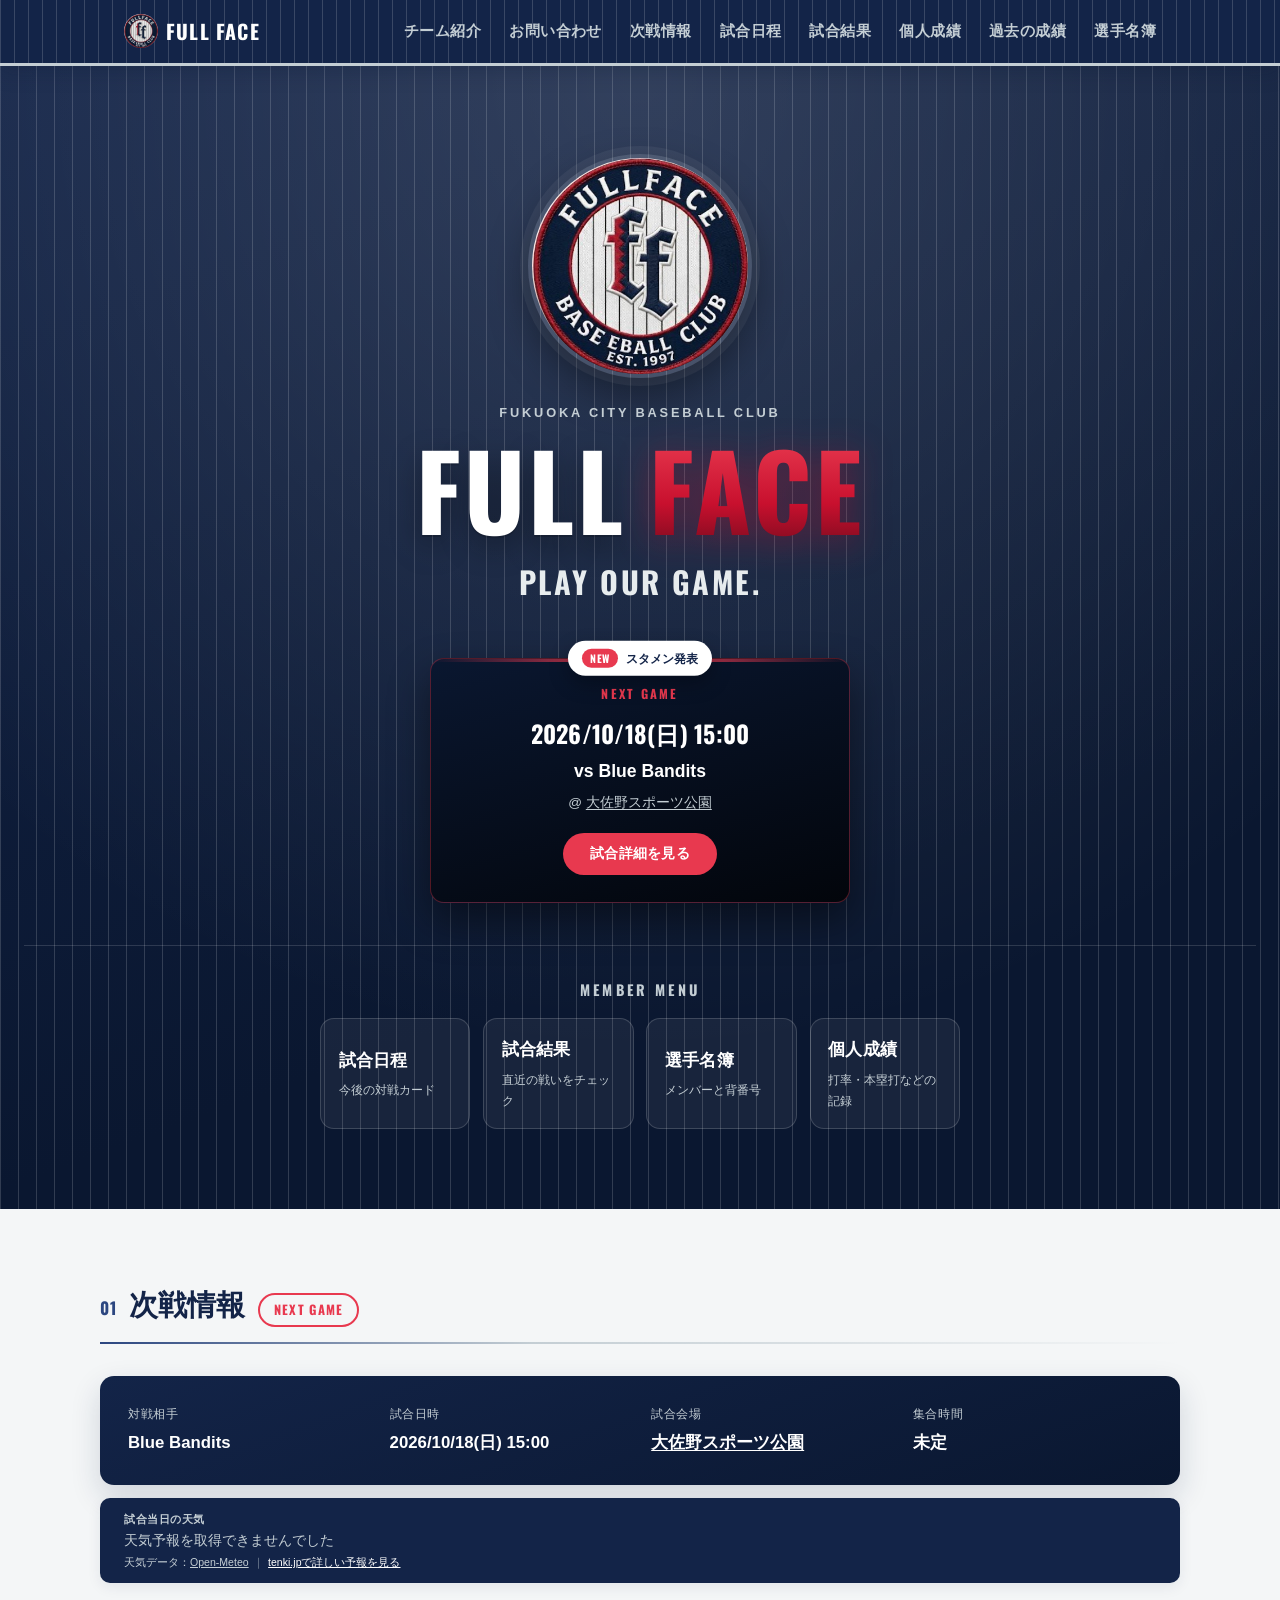
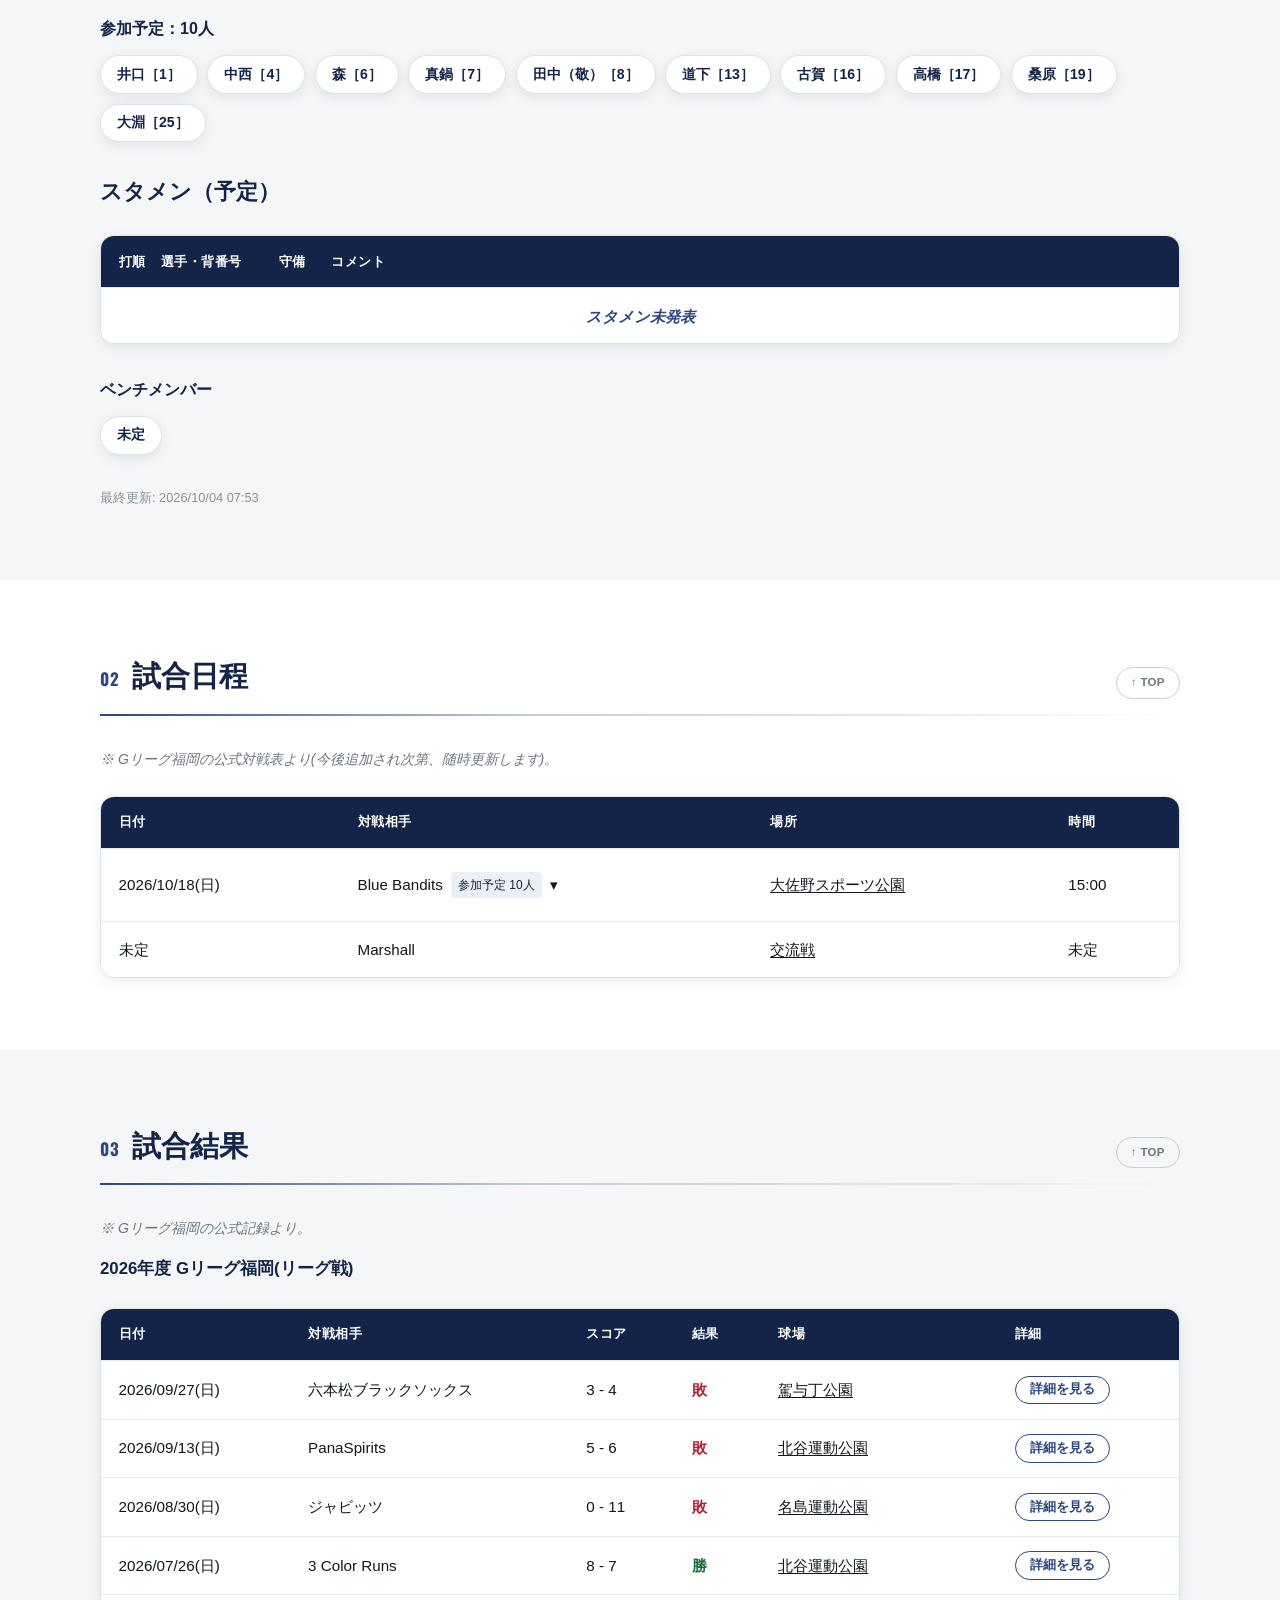
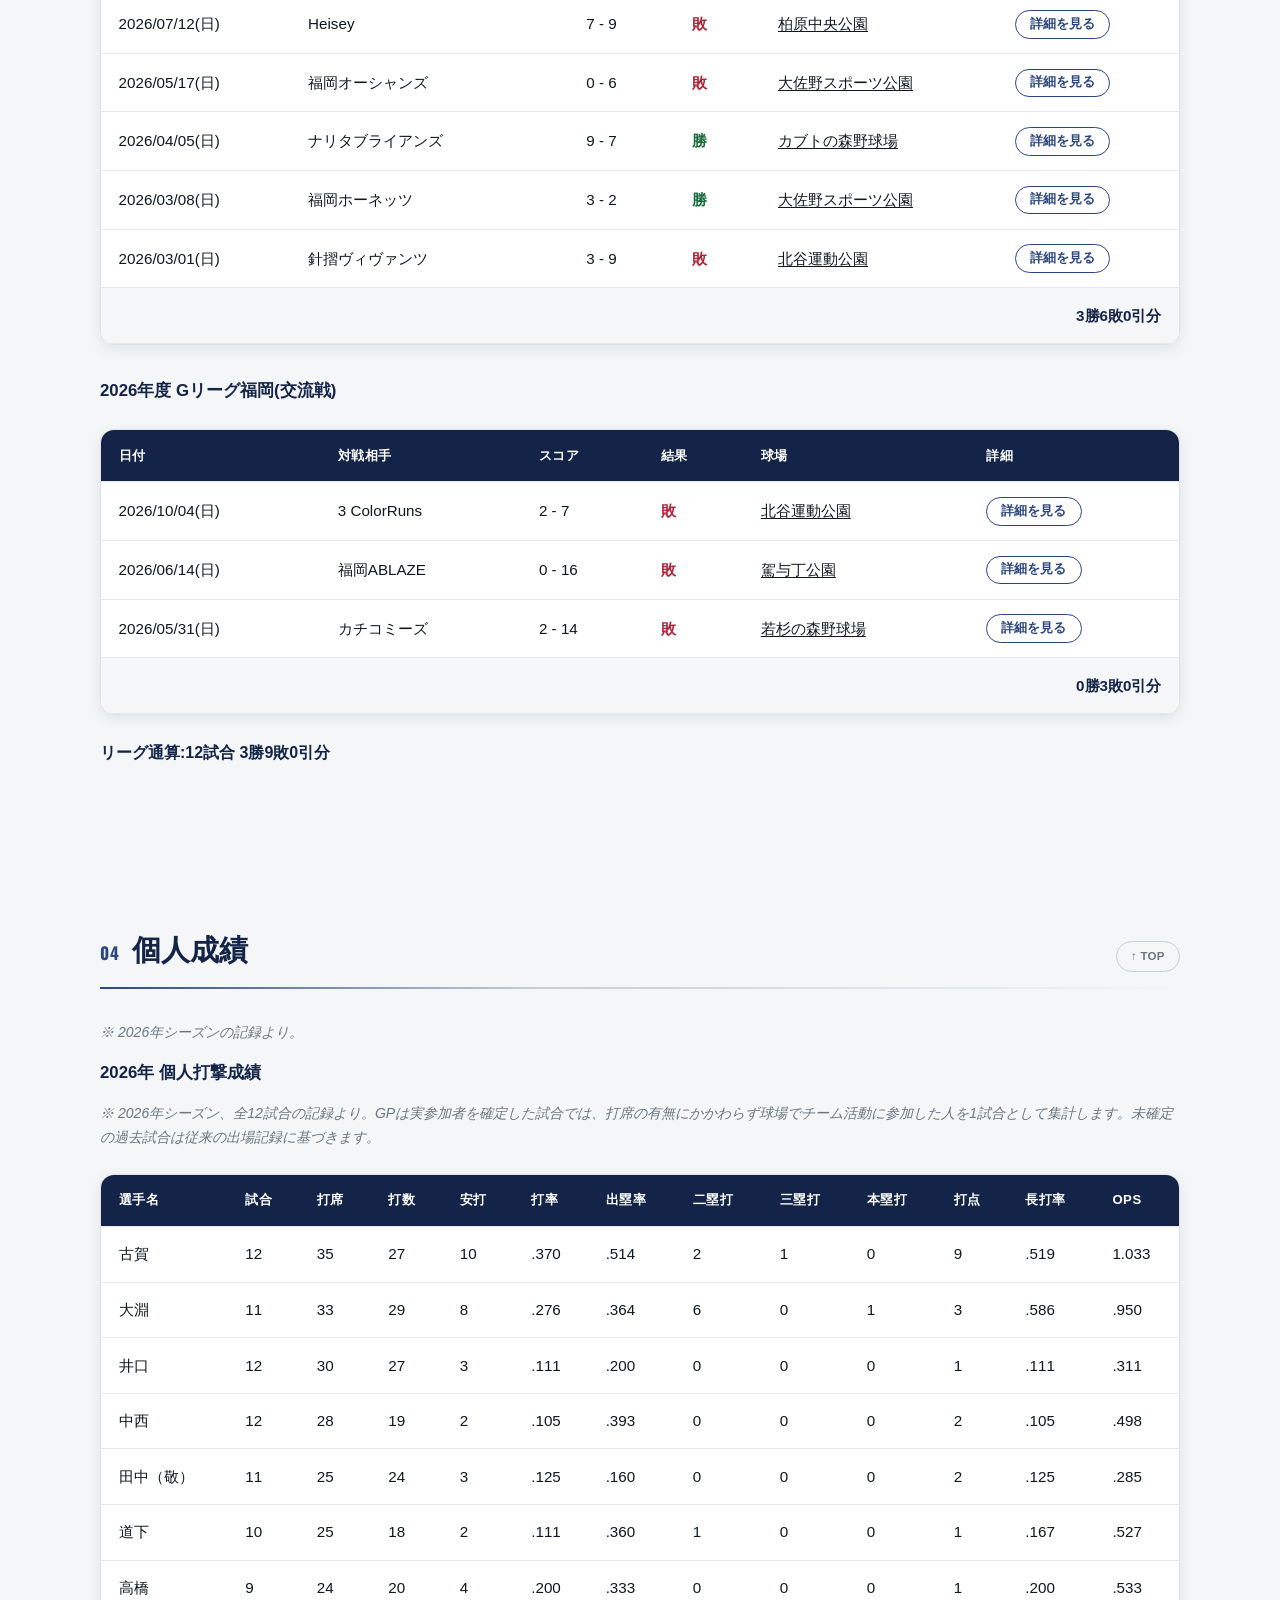
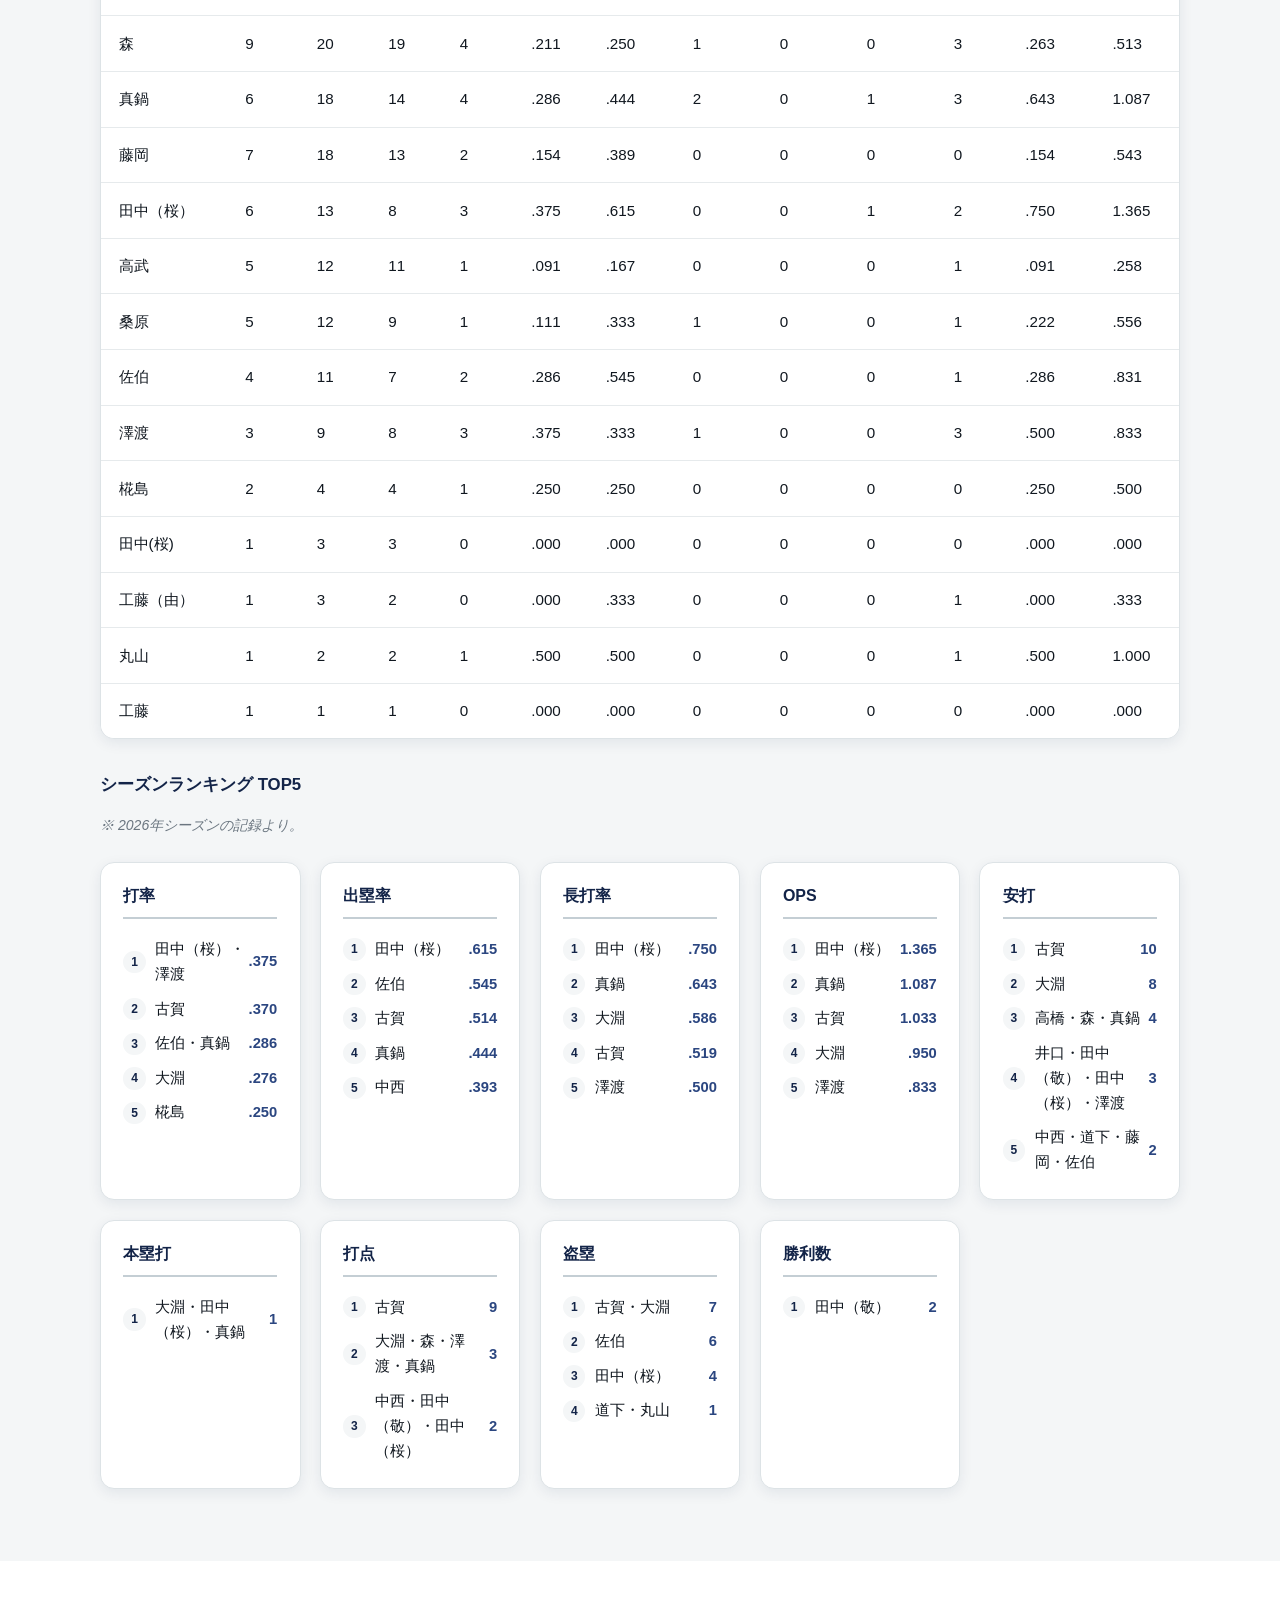
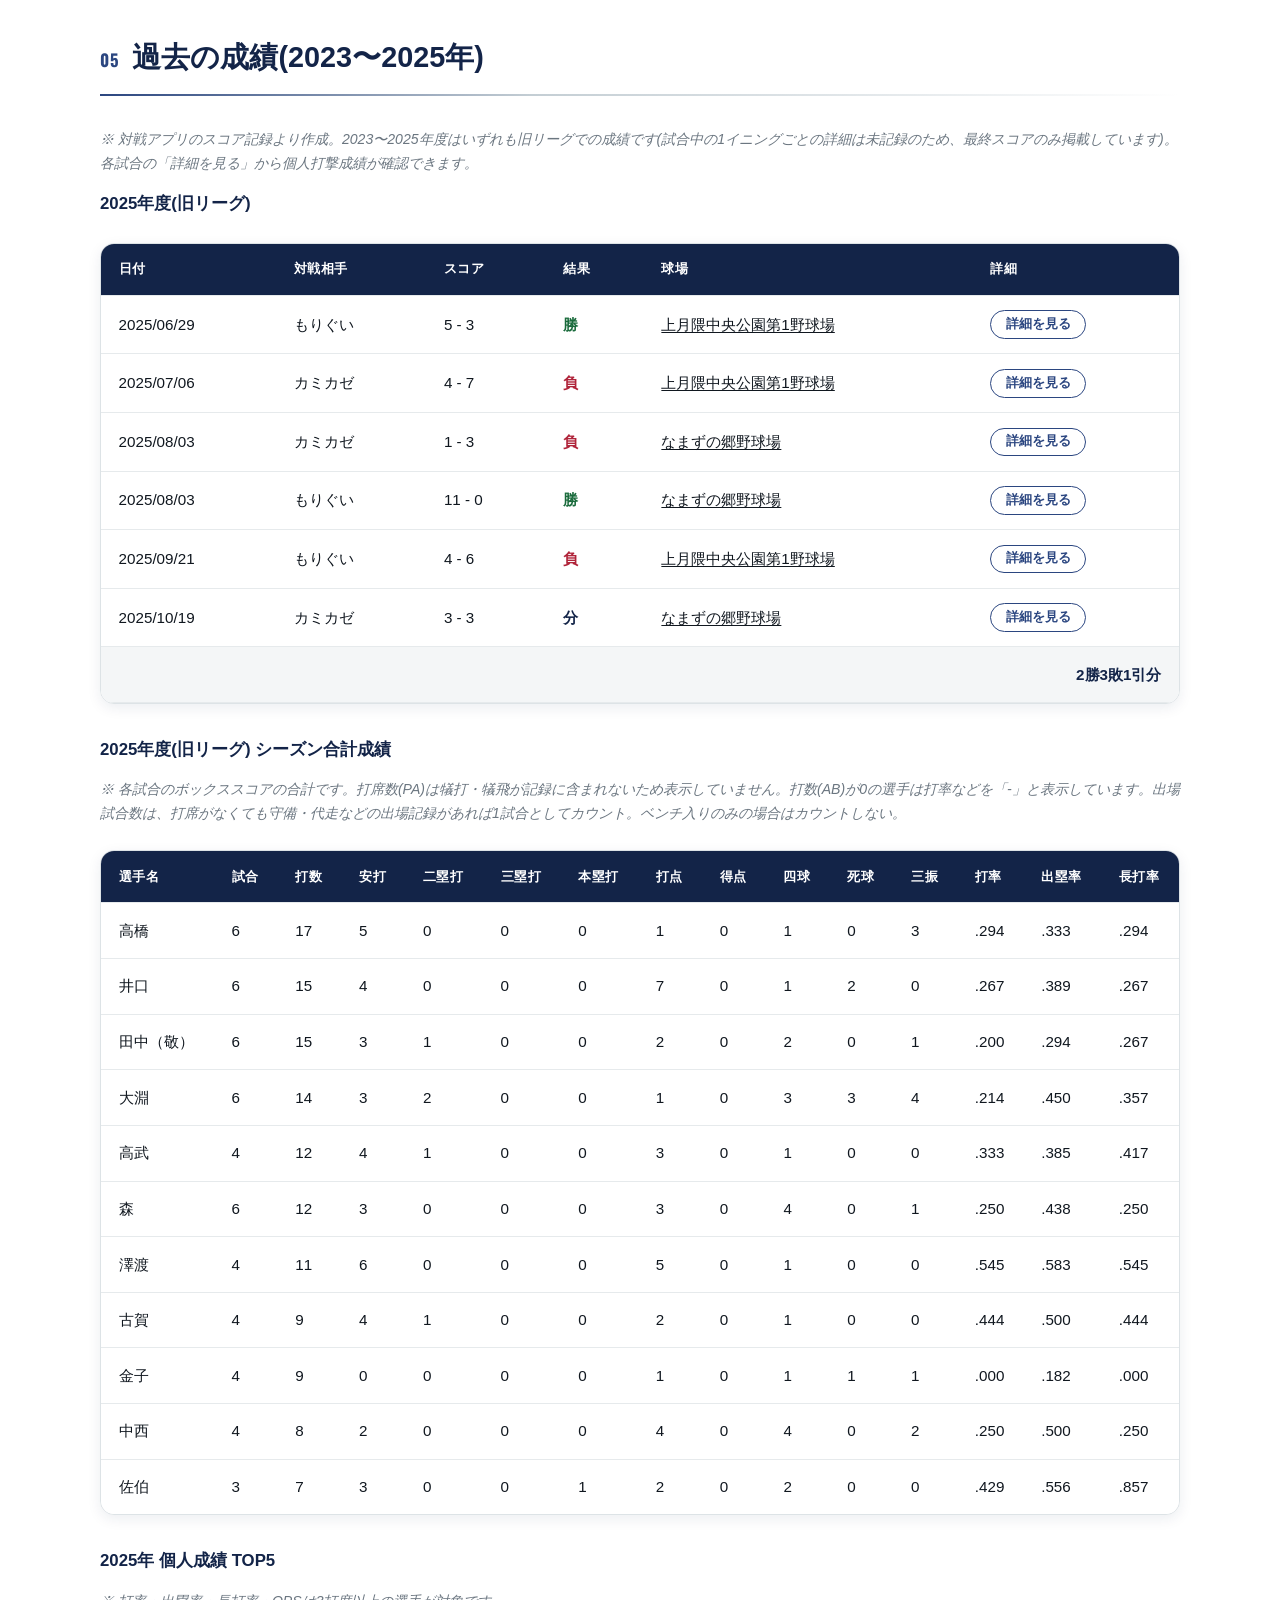
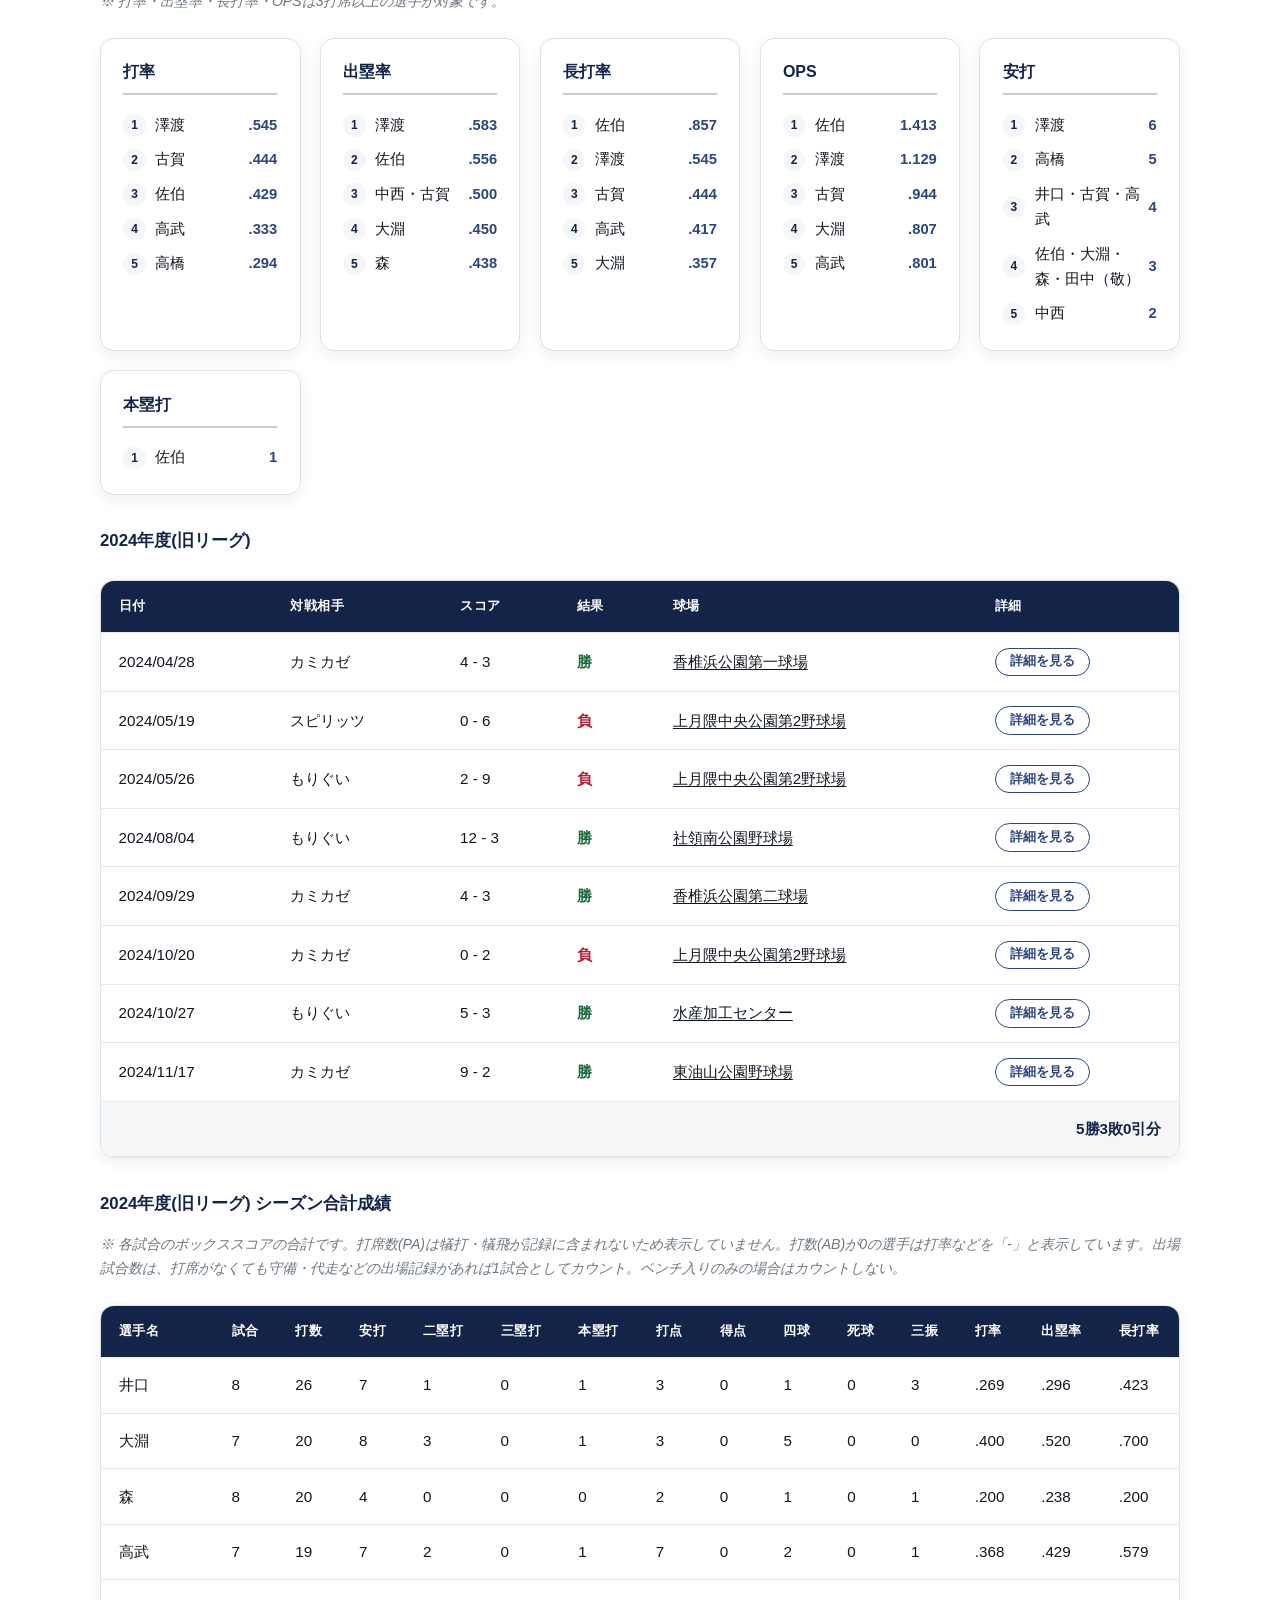
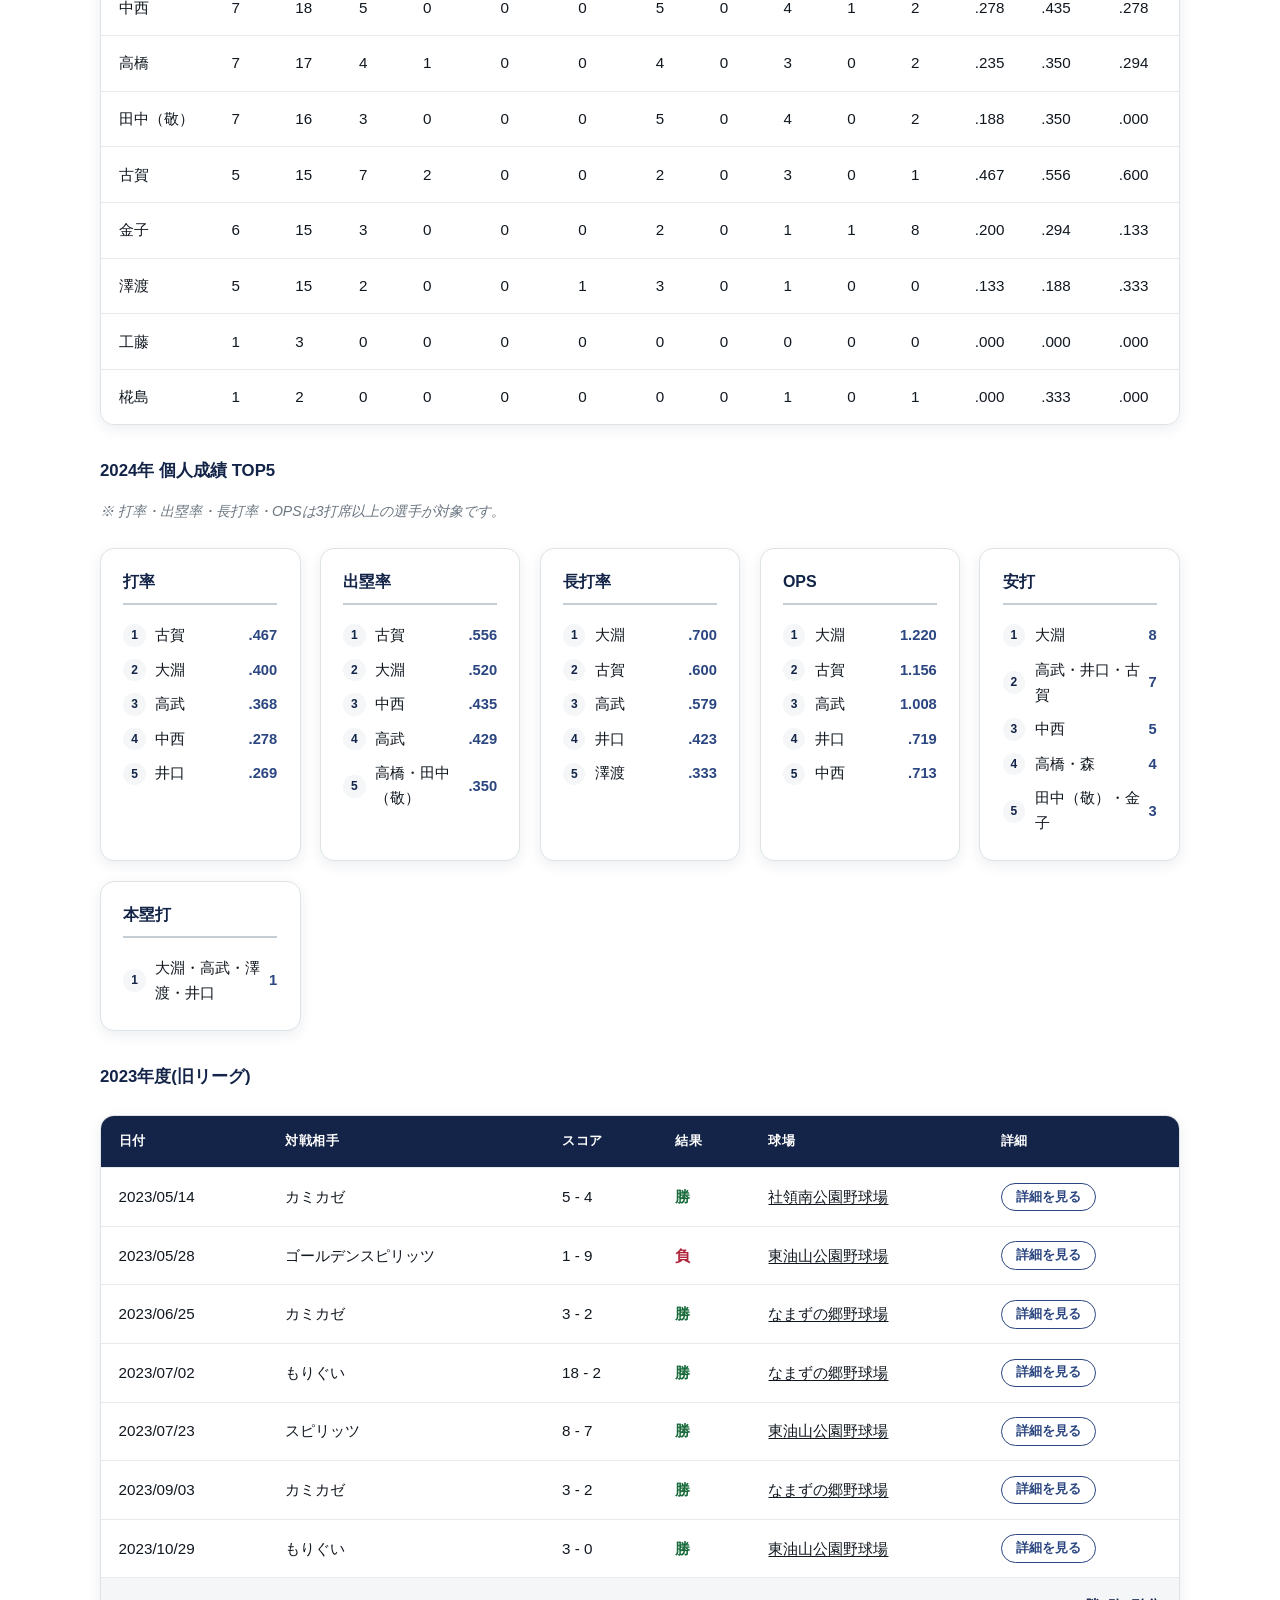
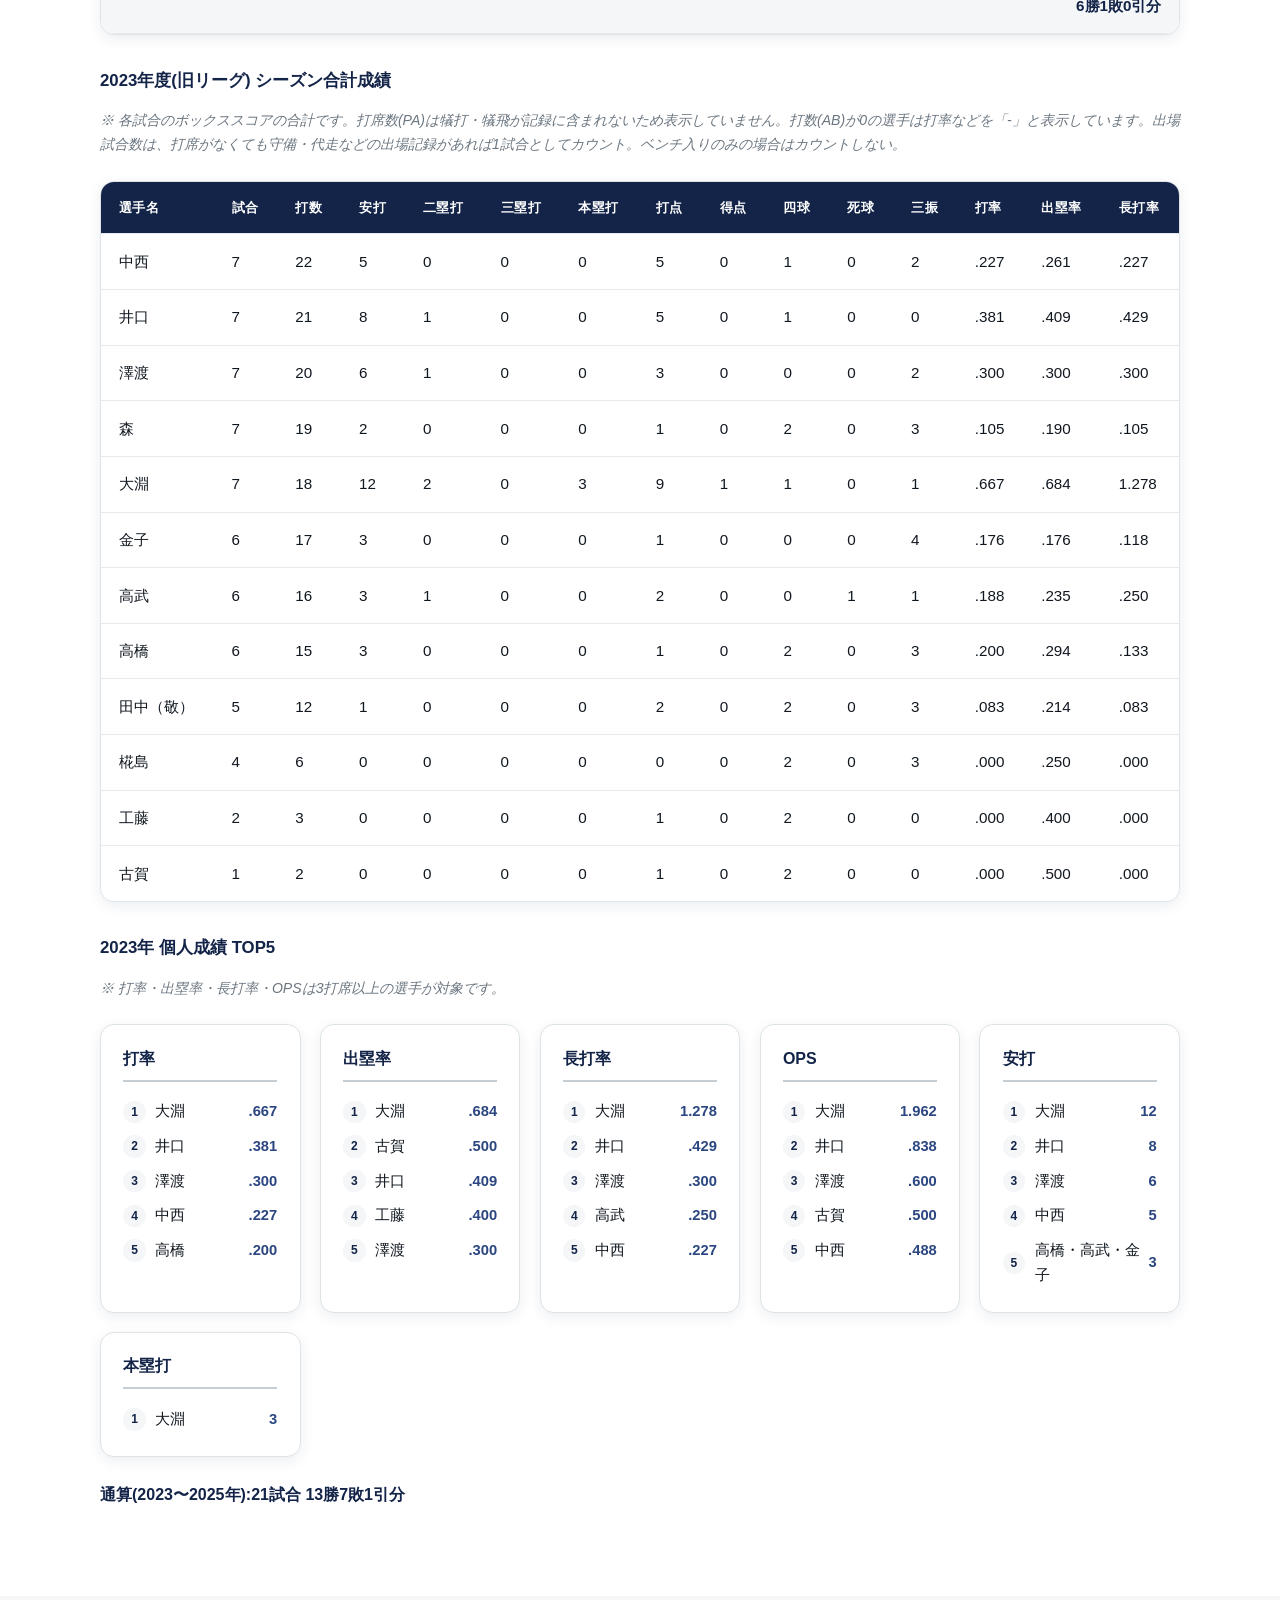
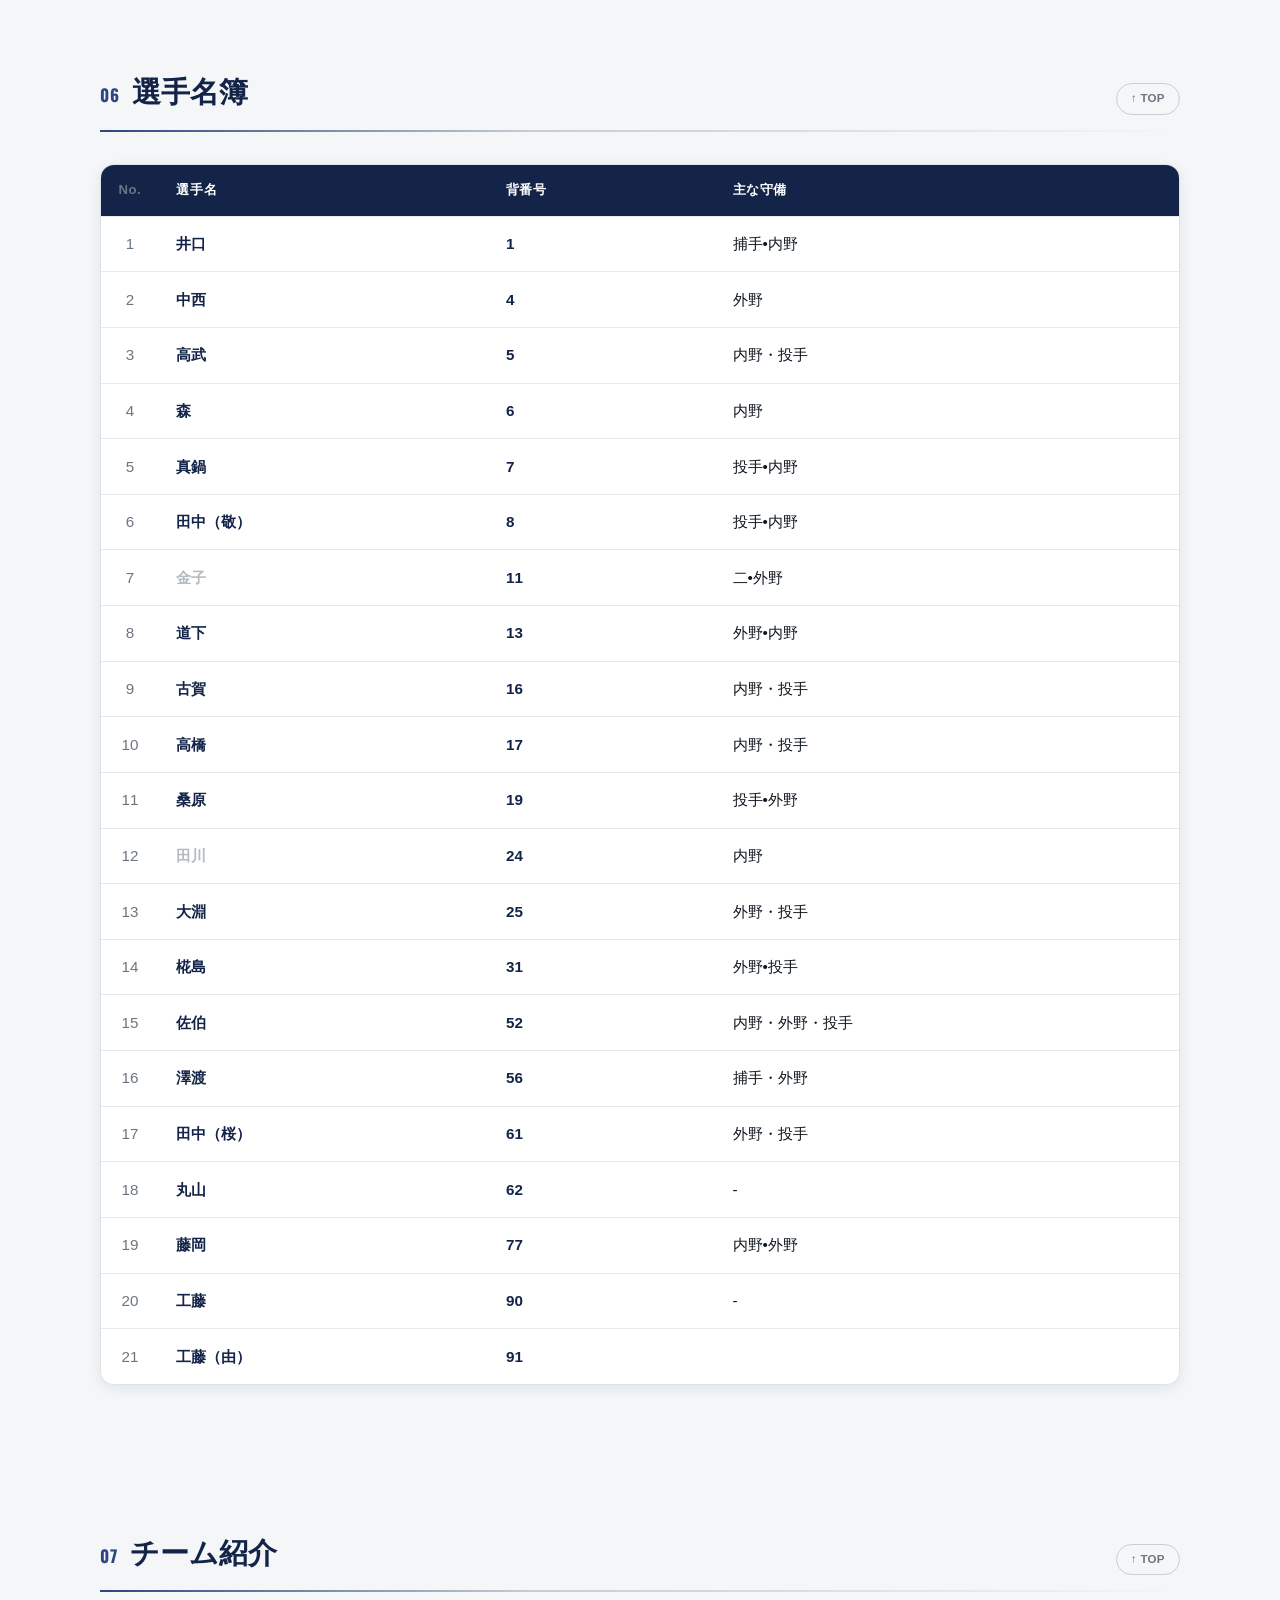
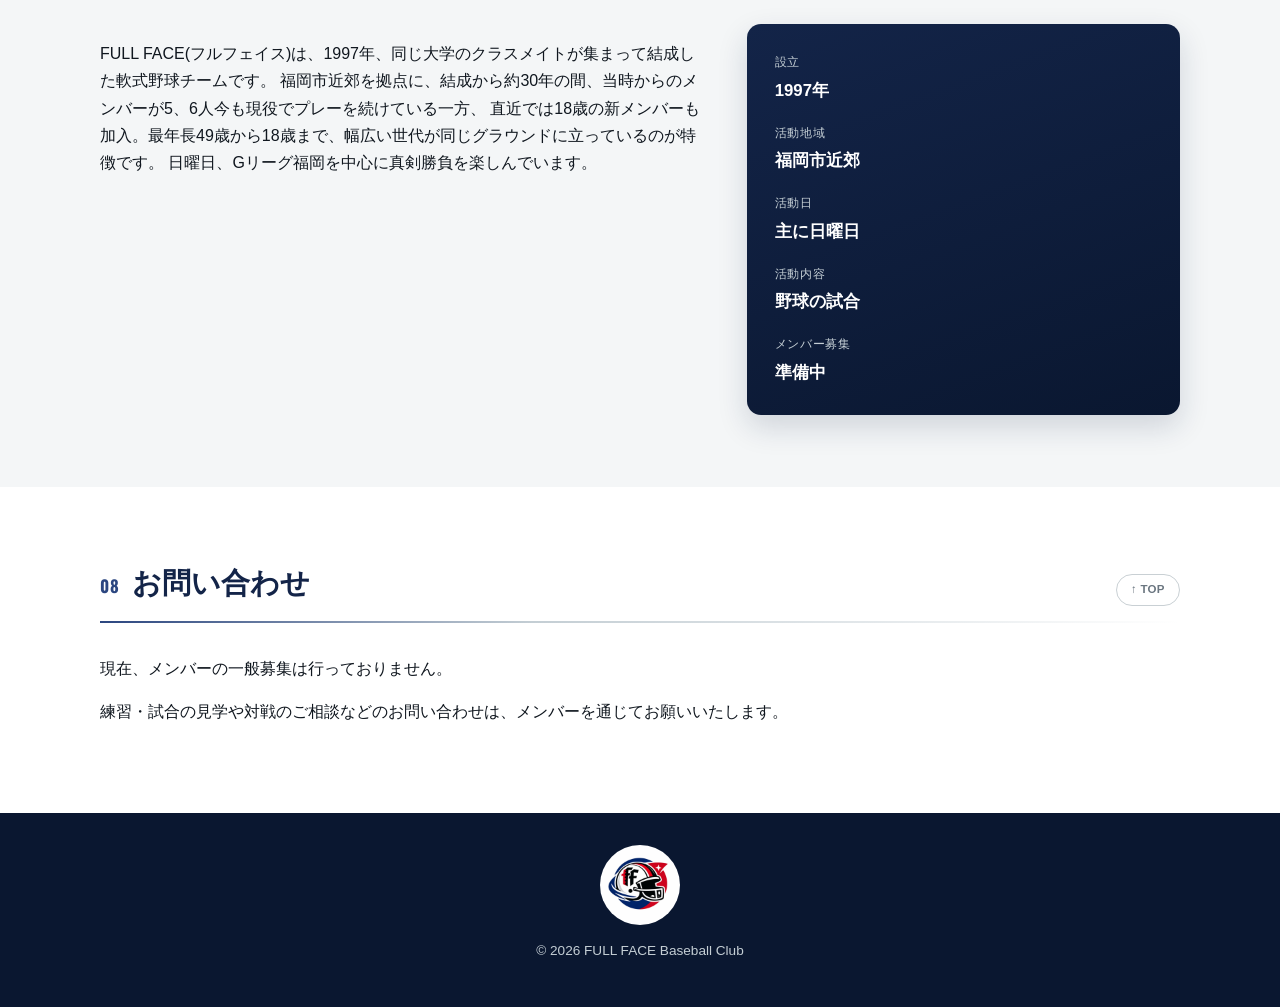
==== index.html @ 430a0785 "PCの天気欄を次戦情報と同じ横幅に調整" ====
<!DOCTYPE html>
<html lang="ja">
<head>
<meta charset="UTF-8">
<meta name="viewport" content="width=device-width, initial-scale=1.0">
<meta name="theme-color" content="#132448">
<meta name="robots" content="noindex, nofollow">
<title>FULL FACE | 福岡市近郊 野球チーム</title>
<link rel="icon" href="images/logo2-favicon.png">
<link rel="manifest" href="manifest.json">
<link rel="apple-touch-icon" href="images/apple-touch-icon.png">
<meta name="apple-mobile-web-app-capable" content="yes">
<meta name="apple-mobile-web-app-status-bar-style" content="default">
<meta name="apple-mobile-web-app-title" content="FULL FACE">
<link rel="preconnect" href="https://fonts.googleapis.com">
<link rel="preconnect" href="https://fonts.gstatic.com" crossorigin>
<link href="https://fonts.googleapis.com/css2?family=Oswald:wght@500;700;900&display=swap" rel="stylesheet">
<link rel="stylesheet" href="style.css?v=20261004">
</head>
<body>

<header class="site-header">
  <div class="header-inner">
    <a href="#top" class="logo">
      <img src="images/logo-square.png" alt="FULL FACE" class="logo-mark">
      <span class="logo-text">FULL FACE</span>
    </a>
    <button class="nav-toggle" id="navToggle" aria-label="メニュー">
      <span></span><span></span><span></span>
    </button>
    <nav class="main-nav" id="mainNav">
      <div class="nav-group" data-group="team">
        <button type="button" class="nav-group-toggle" aria-expanded="false">
          チーム<span class="nav-caret">▾</span>
        </button>
        <div class="nav-group-items">
          <a href="#about">チーム紹介</a>
          <a href="#contact">お問い合わせ</a>
        </div>
      </div>
      <div class="nav-group" data-group="game">
        <button type="button" class="nav-group-toggle" aria-expanded="false">
          試合<span class="nav-caret">▾</span>
        </button>
        <div class="nav-group-items">
          <a href="#next-game">次戦情報</a>
          <a href="#schedule">試合日程</a>
          <a href="#results">試合結果</a>
        </div>
      </div>
      <div class="nav-group" data-group="stats">
        <button type="button" class="nav-group-toggle" aria-expanded="false">
          成績<span class="nav-caret">▾</span>
        </button>
        <div class="nav-group-items">
          <a href="#players">個人成績</a>
          <a href="#history">過去の成績</a>
          <a href="#roster">選手名簿</a>
        </div>
      </div>
    </nav>
  </div>
</header>

<section id="top" class="hero">
  <div class="hero-inner">
    <a href="#about" class="hero-logo-link" aria-label="チーム紹介を見る">
      <img src="images/logo-square.png" alt="FULL FACE BASEBALL CLUB" class="hero-logo">
    </a>
    <p class="hero-eyebrow">FUKUOKA CITY BASEBALL CLUB</p>
    <h1><span class="hero-title-main">FULL</span><span class="hero-title-accent">FACE</span></h1>
    <p class="hero-copy">PLAY OUR GAME.</p>

    <div class="hero-next-game-wrap">
      <a href="#next-game" class="site-notice" id="siteNotice" hidden>
        <span class="site-notice-tag">NEW</span>
        <span class="site-notice-text" id="siteNoticeText"></span>
      </a>
      <div class="hero-next-game" id="heroNextGame">
        <p class="hero-next-game-empty">次戦情報を読み込み中...</p>
      </div>
    </div>

    <div class="member-menu">
      <p class="member-menu-title">MEMBER MENU</p>
      <div class="member-menu-grid">
        <a href="#schedule" class="member-menu-btn">
          <span class="member-menu-btn-title">試合日程</span>
          <span class="member-menu-btn-desc">今後の対戦カード</span>
        </a>
        <a href="#results" class="member-menu-btn">
          <span class="member-menu-btn-title">試合結果</span>
          <span class="member-menu-btn-desc">直近の戦いをチェック</span>
        </a>
        <a href="#roster" class="member-menu-btn">
          <span class="member-menu-btn-title">選手名簿</span>
          <span class="member-menu-btn-desc">メンバーと背番号</span>
        </a>
        <a href="#players" class="member-menu-btn">
          <span class="member-menu-btn-title">個人成績</span>
          <span class="member-menu-btn-desc">打率・本塁打などの記録</span>
        </a>
      </div>
    </div>
  </div>
</section>

<main>

  <section id="next-game" class="section next-game-section">
    <div class="section-inner">
      <h2><span class="section-num">01</span>次戦情報 <span class="next-game-badge">NEXT GAME</span></h2>
      <div id="nextGameContent" class="next-game-content">
        <p class="placeholder-note">次戦情報を読み込み中...</p>
      </div>
    </div>
  </section>

  <section id="schedule" class="section section-alt">
    <div class="section-inner">
      <h2><span class="section-num">02</span>試合日程<a href="#top" class="section-top-link">↑ TOP</a></h2>
      <p class="placeholder-note">※ Gリーグ福岡の公式対戦表より(今後追加され次第、随時更新します)。</p>
      <div id="scheduleContent">
        <p class="placeholder-note">試合日程を読み込み中...</p>
      </div>
    </div>
  </section>

  <section id="results" class="section">
    <div class="section-inner">
      <h2><span class="section-num">03</span>試合結果<a href="#top" class="section-top-link">↑ TOP</a></h2>
      <p class="placeholder-note">
        ※ Gリーグ福岡の公式記録より。
      </p>

      <div id="resultsContent">
        <p class="placeholder-note">試合結果を読み込み中...</p>
      </div>
    </div>
  </section>

  <section id="players" class="section">
    <div class="section-inner">
      <h2><span class="section-num">04</span>個人成績<a href="#top" class="section-top-link">↑ TOP</a></h2>
      <p class="placeholder-note">※ 2026年シーズンの記録より。</p>

      <div id="playersContent">
        <p class="placeholder-note">個人成績を読み込み中...</p>
      </div>
    </div>
  </section>

  <section id="history" class="section section-alt">
    <div class="section-inner">
      <h2><span class="section-num">05</span>過去の成績(2023〜2025年)</h2>
      <p class="placeholder-note">※ 対戦アプリのスコア記録より作成。2023〜2025年度はいずれも旧リーグでの成績です(試合中の1イニングごとの詳細は未記録のため、最終スコアのみ掲載しています)。各試合の「詳細を見る」から個人打撃成績が確認できます。</p>
      <div id="historyContent">
        <p class="placeholder-note">過去の成績を読み込み中...</p>
      </div>
    </div>
  </section>

  <section id="roster" class="section">
    <div class="section-inner">
      <h2><span class="section-num">06</span>選手名簿<a href="#top" class="section-top-link">↑ TOP</a></h2>
      <div id="rosterContent">
        <p class="placeholder-note">選手名簿を読み込み中...</p>
      </div>
    </div>
  </section>

  <section id="about" class="section">
    <div class="section-inner">
      <h2><span class="section-num">07</span>チーム紹介<a href="#top" class="section-top-link">↑ TOP</a></h2>
      <div class="about-grid">
        <div class="about-text">
          <p>
            FULL FACE(フルフェイス)は、1997年、同じ大学のクラスメイトが集まって結成した軟式野球チームです。
            福岡市近郊を拠点に、結成から約30年の間、当時からのメンバーが5、6人今も現役でプレーを続けている一方、
            直近では18歳の新メンバーも加入。最年長49歳から18歳まで、幅広い世代が同じグラウンドに立っているのが特徴です。
            日曜日、Gリーグ福岡を中心に真剣勝負を楽しんでいます。
          </p>
        </div>
        <dl class="about-facts">
          <div class="fact">
            <dt>設立</dt>
            <dd>1997年</dd>
          </div>
          <div class="fact">
            <dt>活動地域</dt>
            <dd>福岡市近郊</dd>
          </div>
          <div class="fact">
            <dt>活動日</dt>
            <dd>主に日曜日</dd>
          </div>
          <div class="fact">
            <dt>活動内容</dt>
            <dd>野球の試合</dd>
          </div>
          <div class="fact">
            <dt>メンバー募集</dt>
            <dd>準備中</dd>
          </div>
        </dl>
      </div>
    </div>
  </section>

  <section id="contact" class="section section-alt">
    <div class="section-inner">
      <h2><span class="section-num">08</span>お問い合わせ<a href="#top" class="section-top-link">↑ TOP</a></h2>
      <p>
        現在、メンバーの一般募集は行っておりません。
      </p>
      <p>
        練習・試合の見学や対戦のご相談などのお問い合わせは、メンバーを通じてお願いいたします。
      </p>
    </div>
  </section>

</main>

<footer class="site-footer">
  <div class="footer-logo-area">
    <button type="button" class="footer-logo-button" id="footerLogoButton" aria-label="FULL FACEのロゴ：メッセージを表示">
      <img src="images/helmet-logo.png" alt="FULL FACE ヘルメットロゴ" class="footer-logo" width="80" height="80" loading="lazy">
    </button>
    <span class="footer-logo-message" id="footerLogoMessage" role="status" aria-live="polite"></span>
  </div>
  <p>&copy; 2026 FULL FACE Baseball Club</p>
</footer>

<script src="game-attendance.js?v=20260923"></script>
<script src="weather.js?v=20260925c"></script>
<script src="script.js?v=20261003b"></script>
<!-- アクセス数計測(GoatCounter)。管理画面「アクセス状況」で集計を確認。公開ページには何も表示しない -->
<script data-goatcounter="https://fullface.goatcounter.com/count" async src="//gc.zgo.at/count.js"></script>
</body>
</html>
---- style.css ----
:root {
  --navy: #132448;
  --navy-dark: #0a1730;
  --accent: #1c2f57;
  --accent-light: #2b4680;
  --red: #c8102e;
  --red-light: #e8394f;
  --pinstripe: rgba(255, 255, 255, 0.16);
  --silver: #c4ced4;
  --off-white: #f4f6f7;
  --ink: #10171f;
  --max-width: 1080px;
  --font-display: "Oswald", "Hiragino Sans", "Yu Gothic", sans-serif;
  --radius: 14px;
  --shadow-sm: 0 4px 14px rgba(19, 36, 72, 0.08);
  --shadow-md: 0 12px 30px rgba(19, 36, 72, 0.16);
}

html {
  scroll-behavior: smooth;
}

section[id] {
  scroll-margin-top: 76px;
}

* { box-sizing: border-box; }

body {
  margin: 0;
  font-family: "Hiragino Sans", "Yu Gothic", "Segoe UI", sans-serif;
  color: var(--ink);
  background: var(--off-white);
  line-height: 1.7;
}

a { color: inherit; text-decoration: none; }

/* 球場名からGoogleマップを開けるリンク。色は周囲の文字を継承しつつ
   下線でクリックできることが分かるようにする */
.venue-link {
  text-decoration: underline;
  text-underline-offset: 2px;
  text-decoration-thickness: 1px;
}
.venue-link:hover {
  opacity: 0.75;
}

img { max-width: 100%; display: block; }

/* Header */
.site-header {
  position: sticky;
  top: 0;
  z-index: 100;
  background:
    repeating-linear-gradient(
      90deg,
      var(--pinstripe) 0px,
      var(--pinstripe) 1px,
      transparent 1px,
      transparent 14px
    ),
    var(--navy);
  border-bottom: 3px solid var(--silver);
  box-shadow: 0 4px 20px rgba(10, 23, 48, 0.25);
}

.header-inner {
  max-width: var(--max-width);
  margin: 0 auto;
  padding: 0.9rem 1.5rem;
  display: flex;
  align-items: center;
  justify-content: space-between;
}

.logo {
  display: flex;
  align-items: center;
  gap: 0.5rem;
  color: #fff;
  font-weight: 800;
  letter-spacing: 0.06em;
  font-size: 1.25rem;
}

.logo-text {
  font-family: var(--font-display);
  text-transform: uppercase;
  font-weight: 700;
}

.logo-mark {
  width: 34px;
  height: 34px;
  border-radius: 50%;
}

.main-nav {
  display: flex;
  gap: 1.75rem;
}

.main-nav a {
  color: var(--silver);
  font-size: 0.92rem;
  font-weight: 600;
  letter-spacing: 0.03em;
  transition: color 0.15s ease;
}

.main-nav a:hover {
  color: #fff;
}

/* PC(デスクトップ)ではグループの入れ物を消して、これまでと同じ横並びリンクに見せる */
.nav-group,
.nav-group-items {
  display: contents;
}

.nav-group-toggle {
  display: none;
  width: 100%;
  align-items: center;
  justify-content: space-between;
  gap: 0.4rem;
  background: none;
  border: none;
  color: var(--silver);
  font-size: 0.92rem;
  font-weight: 700;
  letter-spacing: 0.03em;
  text-align: left;
  cursor: pointer;
  font-family: inherit;
}

.nav-caret {
  font-size: 0.75em;
  transition: transform 0.2s ease;
}

.nav-toggle {
  display: none;
  flex-direction: column;
  justify-content: center;
  gap: 5px;
  width: 34px;
  height: 34px;
  background: none;
  border: none;
  cursor: pointer;
}

.nav-toggle span {
  display: block;
  height: 2px;
  background: #fff;
  border-radius: 2px;
}

/* Hero */
.hero {
  position: relative;
  overflow: hidden;
  background:
    repeating-linear-gradient(
      90deg,
      var(--pinstripe) 0px,
      var(--pinstripe) 1px,
      transparent 1px,
      transparent 18px
    ),
    linear-gradient(160deg, var(--navy) 0%, var(--navy-dark) 70%);
  color: #fff;
  text-align: center;
  padding: 5.5rem 1.5rem 5rem;
}

.hero::before {
  content: "";
  position: absolute;
  inset: -20%;
  background: radial-gradient(circle at 50% 15%, rgba(255, 255, 255, 0.14), transparent 60%);
  pointer-events: none;
}

.hero-inner {
  position: relative;
  z-index: 1;
}

/* ロゴ全体がチーム紹介へのリンク。ホバー/タップで少し拡大させ、
   クリックできることが自然に伝わるようにする */
.hero-logo-link {
  display: block;
  width: fit-content;
  margin: 0 auto 1.5rem;
  border-radius: 50%;
  transition: transform 0.22s ease, filter 0.22s ease;
}

.hero-logo-link:hover,
.hero-logo-link:focus-visible {
  transform: scale(1.045);
  filter: drop-shadow(0 10px 26px rgba(0, 0, 0, 0.35));
}

.hero-logo-link:active {
  transform: scale(0.97);
}

.hero-logo {
  width: 224px;
  height: 224px;
  border-radius: 50%;
  border: 4px solid rgba(255, 255, 255, 0.15);
  box-shadow:
    0 0 0 8px rgba(255, 255, 255, 0.05),
    0 16px 40px rgba(0, 0, 0, 0.4);
  animation: hero-logo-in 0.7s ease-out;
}

@keyframes hero-logo-in {
  from { opacity: 0; transform: translateY(-12px) scale(0.94); }
  to { opacity: 1; transform: translateY(0) scale(1); }
}

.hero-eyebrow {
  margin: 0 0 0.75rem;
  color: var(--silver);
  letter-spacing: 0.22em;
  font-size: 0.8rem;
  font-weight: 700;
}

.hero h1 {
  margin: 0;
  font-family: var(--font-display);
  font-size: clamp(3.4rem, 11vw, 6.5rem);
  font-weight: 800;
  letter-spacing: 0.03em;
  line-height: 1;
  text-transform: uppercase;
  animation: hero-title-in 0.8s ease-out;
}

.hero-title-main,
.hero-title-accent {
  display: inline-block;
}

.hero-title-main {
  color: #fff;
  text-shadow:
    0 2px 0 rgba(0, 0, 0, 0.15),
    0 10px 30px rgba(0, 0, 0, 0.35);
}

.hero-title-accent {
  margin-left: 0.22em;
  background: linear-gradient(180deg, var(--red-light) 0%, var(--red) 65%, #8c0c22 100%);
  -webkit-background-clip: text;
  background-clip: text;
  color: transparent;
  text-shadow: none;
  filter: drop-shadow(0 6px 18px rgba(200, 16, 46, 0.45));
  position: relative;
}

@keyframes hero-title-in {
  from { opacity: 0; transform: translateY(-16px) scale(0.96); }
  to { opacity: 1; transform: translateY(0) scale(1); }
}

.hero-copy {
  margin: 1rem auto 0;
  font-family: var(--font-display);
  font-size: clamp(1.3rem, 3.6vw, 1.9rem);
  font-weight: 700;
  letter-spacing: 0.08em;
  text-transform: uppercase;
  color: #e7ecee;
}

/* NEXT GAMEカード(+サイト通知)をまとめる外枠。カード自体の見た目は変えず、
   通知チップをカード上端に重ねて置くための基準位置(position: relative)だけ持つ */
.hero-next-game-wrap {
  position: relative;
  margin: 3.2rem auto 0;
  max-width: 420px;
}

/* トップページ: 次の試合を主役にしたハイライトカード(黒+赤で少しスポーティーに) */
.hero-next-game {
  position: relative;
  padding: 1.5rem 1.6rem 1.7rem;
  background: linear-gradient(165deg, var(--navy-dark) 0%, #000 130%);
  border: 1px solid rgba(232, 57, 79, 0.35);
  border-radius: var(--radius);
  box-shadow: 0 18px 40px rgba(0, 0, 0, 0.45);
  overflow: hidden;
}

.hero-next-game::before {
  content: "";
  position: absolute;
  top: 0;
  left: 0;
  right: 0;
  height: 3px;
  background: linear-gradient(90deg, transparent, var(--red-light), transparent);
}

.hero-next-game-label {
  margin: 0 0 0.5rem;
  font-family: var(--font-display);
  font-size: 0.78rem;
  font-weight: 800;
  letter-spacing: 0.18em;
  color: var(--red-light);
}

.hero-next-game-datetime {
  margin: 0;
  font-family: var(--font-display);
  font-size: 1.5rem;
  font-weight: 800;
  letter-spacing: 0.01em;
  color: #fff;
}

.hero-next-game-opponent {
  margin: 0.25rem 0 0;
  font-size: 1.1rem;
  font-weight: 700;
  color: #fff;
}

.hero-next-game-venue {
  margin: 0.2rem 0 0;
  font-size: 0.85rem;
  color: var(--silver);
}

.hero-next-game-link {
  display: inline-block;
  margin-top: 1.2rem;
  padding: 0.6rem 1.7rem;
  border-radius: 999px;
  background: var(--red-light);
  color: #fff;
  font-weight: 700;
  font-size: 0.85rem;
  letter-spacing: 0.02em;
  transition: background 0.18s ease, transform 0.18s ease;
}

.hero-next-game-link:hover {
  background: var(--red);
  transform: translateY(-2px);
}

.hero-next-game-empty {
  margin: 0;
  color: var(--silver);
  font-size: 0.92rem;
}

/* Member Menu (トップページ: メンバー向けの主要機能への入口) */
.member-menu {
  margin-top: 2.6rem;
  padding-top: 2rem;
  border-top: 1px solid rgba(255, 255, 255, 0.14);
}

.member-menu-title {
  margin: 0 0 1rem;
  font-family: var(--font-display);
  font-size: 0.9rem;
  font-weight: 700;
  letter-spacing: 0.22em;
  color: var(--silver);
}

.member-menu-grid {
  display: grid;
  grid-template-columns: repeat(2, minmax(0, 1fr));
  gap: 0.8rem;
  max-width: 460px;
  margin: 0 auto;
}

@media (min-width: 620px) {
  .member-menu-grid {
    grid-template-columns: repeat(4, minmax(0, 1fr));
    max-width: 640px;
  }
}

.member-menu-btn {
  display: flex;
  flex-direction: column;
  align-items: flex-start;
  justify-content: center;
  gap: 0.3rem;
  min-height: 74px;
  padding: 1rem 1.1rem;
  border-radius: var(--radius);
  background: rgba(255, 255, 255, 0.06);
  border: 1px solid rgba(255, 255, 255, 0.16);
  color: #fff;
  text-align: left;
  transition: transform 0.18s ease, background 0.18s ease, border-color 0.18s ease;
}

.member-menu-btn:hover {
  background: rgba(255, 255, 255, 0.12);
  border-color: rgba(232, 57, 79, 0.5);
  transform: translateY(-3px);
}

.member-menu-btn-title {
  font-weight: 800;
  font-size: 1.08rem;
  letter-spacing: 0.01em;
}

.member-menu-btn-desc {
  font-size: 0.78rem;
  font-weight: 500;
  color: var(--silver);
}

.btn {
  display: inline-block;
  padding: 0.85rem 1.8rem;
  border-radius: 999px;
  font-weight: 700;
  font-size: 0.95rem;
  letter-spacing: 0.03em;
  border: 2px solid transparent;
  transition: transform 0.18s ease, background 0.18s ease, box-shadow 0.18s ease;
}

.btn:hover { transform: translateY(-3px); }

.btn-primary {
  background: var(--accent-light);
  color: #fff;
  box-shadow: 0 8px 20px rgba(43, 70, 128, 0.45);
}

.btn-primary:hover {
  background: var(--accent);
  box-shadow: 0 12px 26px rgba(43, 70, 128, 0.55);
}

.btn-instagram {
  display: inline-block;
  margin-top: 1.5rem;
  background: linear-gradient(45deg, #405de6, #5b51d8, #833ab4, #c13584, #e1306c, #fd1d1d);
  color: #fff;
}

/* Sections */
.section {
  padding: 4.5rem 1.5rem;
}

.section-alt {
  background: #fff;
}

.section-inner {
  max-width: var(--max-width);
  margin: 0 auto;
}

.section h2 {
  display: flex;
  align-items: baseline;
  gap: 0.8rem;
  font-size: 1.8rem;
  color: var(--navy);
  margin: 0 0 2rem;
  font-weight: 800;
  padding-bottom: 0.9rem;
  position: relative;
}

.section h2::after {
  content: "";
  position: absolute;
  left: 0;
  bottom: 0;
  width: 100%;
  height: 2px;
  background: linear-gradient(90deg, var(--accent-light), var(--silver) 40%, transparent);
}

.section-num {
  font-family: var(--font-display);
  color: var(--accent-light);
  font-size: 1.05rem;
  font-weight: 700;
  letter-spacing: 0.05em;
}

/* 見出し右端の「戻る」。主役の見出しより明らかに小さい、控えめなピル型の
   アウトラインボタンにし、h2のflexレイアウトに乗せてmargin-leftのautoで
   右端(スマホでは特に右端寄り)に押し出す */
.section-top-link {
  margin-left: auto;
  flex-shrink: 0;
  display: inline-flex;
  align-items: center;
  padding: 0.3rem 0.9rem;
  border-radius: 999px;
  border: 1px solid #c9d0d4;
  font-family: inherit;
  font-size: 0.72rem;
  font-weight: 700;
  color: #6b7680;
  letter-spacing: 0.02em;
  white-space: nowrap;
  transition: color 0.18s ease, border-color 0.18s ease, background 0.18s ease, transform 0.18s ease;
}

.section-top-link:hover {
  color: var(--accent-light);
  border-color: var(--accent-light);
  background: var(--off-white);
  transform: translateY(-2px);
}

.placeholder-note {
  color: #6b7680;
  font-size: 0.88rem;
  font-style: italic;
}

/* About */
.about-grid {
  display: grid;
  grid-template-columns: 1.4fr 1fr;
  gap: 2.5rem;
  align-items: start;
}

.about-facts {
  background: linear-gradient(160deg, var(--navy) 0%, var(--navy-dark) 100%);
  color: #fff;
  border-radius: var(--radius);
  padding: 1.75rem;
  margin: 0;
  display: grid;
  gap: 1.1rem;
  box-shadow: var(--shadow-md);
}

.fact dt {
  font-size: 0.78rem;
  color: var(--silver);
  letter-spacing: 0.05em;
  margin-bottom: 0.2rem;
}

.fact dd {
  margin: 0;
  font-weight: 700;
  font-size: 1.05rem;
  overflow-wrap: break-word;
}

/* Tables */
.table-wrap {
  overflow-x: auto;
  margin-top: 1.5rem;
  border-radius: var(--radius);
  border: 1px solid #dde3e6;
  box-shadow: var(--shadow-sm);
  /* 横スクロール可能な間、左右端にフェードを出して「まだ続きがある」ことを示す */
  background-color: #fff;
  background-repeat: no-repeat;
  background-image:
    linear-gradient(to right, #fff 30%, rgba(255, 255, 255, 0)),
    linear-gradient(to left, #fff 30%, rgba(255, 255, 255, 0)),
    linear-gradient(to right, rgba(19, 36, 72, 0.18), rgba(19, 36, 72, 0)),
    linear-gradient(to left, rgba(19, 36, 72, 0.18), rgba(19, 36, 72, 0));
  background-position: 0 0, 100% 0, 0 0, 100% 0;
  background-size: 32px 100%, 32px 100%, 10px 100%, 10px 100%;
  background-attachment: local, local, scroll, scroll;
}

.data-table {
  width: 100%;
  border-collapse: collapse;
  background: #fff;
}

.data-table th, .data-table td {
  padding: 0.9rem 1.1rem;
  text-align: left;
  border-bottom: 1px solid #e6eaec;
  font-size: 0.95rem;
}

.data-table th {
  background: var(--navy);
  color: #fff;
  font-weight: 700;
  font-size: 0.82rem;
  letter-spacing: 0.04em;
}

.data-table tbody tr:last-child td { border-bottom: none; }

.data-table tbody tr {
  transition: background 0.15s ease;
}

.data-table tbody tr:hover {
  background: var(--off-white);
}

.empty-row td {
  text-align: center;
  color: #8a9399;
  font-style: italic;
}

.table-title {
  margin: 2rem 0 0;
  font-size: 1.05rem;
  color: var(--navy);
  font-weight: 700;
}

.table-title:first-of-type {
  margin-top: 0;
}

.result-win {
  color: #1a6b3c;
  font-weight: 700;
}

.result-lose {
  color: #b0243a;
  font-weight: 700;
}

.result-draw {
  color: var(--navy);
  font-weight: 700;
}

.results-table tfoot td {
  background: var(--off-white);
  font-weight: 700;
  color: var(--navy);
  text-align: right;
}

.league-total {
  margin-top: 1.5rem;
  font-weight: 700;
  color: var(--navy);
}

.roster-table td:nth-child(2),
.roster-table td:nth-child(3) {
  font-weight: 700;
  color: var(--navy);
}
.roster-table td:first-child,
.roster-table th:first-child {
  width: 2.6em;
  color: #6b7680;
  text-align: center;
}
.roster-table td.roster-name-inactive {
  color: #b3bac0;
}

.ranking-grid {
  display: grid;
  grid-template-columns: repeat(auto-fill, minmax(180px, 1fr));
  gap: 1.2rem;
  margin-top: 1.5rem;
}

.ranking-card {
  background: #fff;
  border: 1px solid #dde3e6;
  border-radius: var(--radius);
  padding: 1.2rem 1.4rem;
  box-shadow: var(--shadow-sm);
  transition: transform 0.18s ease, box-shadow 0.18s ease;
}

.ranking-card:hover {
  transform: translateY(-3px);
  box-shadow: var(--shadow-md);
}

.ranking-card h4 {
  margin: 0 0 0.8rem;
  color: var(--navy);
  font-size: 1rem;
  border-bottom: 2px solid var(--silver);
  padding-bottom: 0.5rem;
}

.ranking-card ol {
  margin: 0;
  padding: 0;
  list-style: none;
  counter-reset: rank;
}

.ranking-card li {
  counter-increment: rank;
  display: flex;
  align-items: center;
  justify-content: space-between;
  padding: 0.3rem 0;
  font-size: 0.92rem;
}

.ranking-card li::before {
  content: counter(rank);
  width: 1.4rem;
  height: 1.4rem;
  flex-shrink: 0;
  border-radius: 50%;
  background: var(--off-white);
  color: var(--navy);
  font-weight: 700;
  font-size: 0.75rem;
  display: inline-flex;
  align-items: center;
  justify-content: center;
  margin-right: 0.6rem;
}

.ranking-card li span {
  flex: 1;
}

.ranking-card li b {
  color: var(--accent-light);
  font-weight: 800;
}

.detail-toggle {
  background: none;
  border: 1px solid var(--accent-light);
  color: var(--accent-light);
  border-radius: 999px;
  padding: 0.3rem 0.9rem;
  font-size: 0.8rem;
  font-weight: 700;
  cursor: pointer;
  white-space: nowrap;
  transition: background 0.15s ease, color 0.15s ease;
}

.detail-toggle:hover {
  background: var(--accent-light);
  color: #fff;
}

.raw-data-block {
  margin-top: 1rem;
}

/* 記録データボタン: 一般の閲覧者の目には留まりにくいよう、通常のボタンではなく
   ごく控えめなテキストリンクとして表示する(機能自体は他のtoggleボタンと同じ)。
   タップ領域は上下のpaddingで確保しつつ、見た目には出さない */
.raw-data-toggle {
  display: inline-block;
  background: none;
  border: none;
  padding: 0.6rem 0.1rem;
  margin: -0.6rem -0.1rem;
  color: #b3b8bd;
  font-size: 0.68rem;
  font-weight: 400;
  text-decoration: underline;
  text-underline-offset: 2px;
  cursor: pointer;
  white-space: nowrap;
  transition: color 0.15s ease;
}

.raw-data-toggle:hover,
.raw-data-toggle:focus-visible {
  color: #8a9198;
}

.raw-data-toggle:disabled {
  opacity: 0.6;
  cursor: default;
}

.raw-data-content:not([hidden]) {
  margin-top: 0.8rem;
}

.raw-data-table {
  min-width: 760px;
}

.raw-data-table th,
.raw-data-table td {
  padding: 0.5rem 0.6rem;
  font-size: 0.78rem;
  text-align: left;
  white-space: nowrap;
}

.detail-row td {
  background: var(--off-white);
  padding: 1.2rem;
}

/* 詳細欄の中の個人成績表(ボックススコア)は横に長いが、その幅が親の試合結果テーブルの
   カラム幅計算に伝わって表全体を広げてしまわないようにする定番の対処
   (max-widthで内側の幅をレイアウト計算上0とみなさせ、min-widthで実際の描画幅は
   セルいっぱいに戻す。中身自体は.table-wrapのoverflow-xでスクロールする) */
.detail-cell-inner {
  max-width: 0;
  min-width: 100%;
}

.linescore {
  border-collapse: collapse;
  margin: 0 auto;
  font-size: 0.9rem;
}

.linescore th, .linescore td {
  padding: 0.4rem 0.8rem;
  text-align: center;
  border: 1px solid #dde3e6;
}

.linescore-team {
  text-align: left;
  font-weight: 700;
  color: var(--navy);
}

.linescore-total {
  font-weight: 800;
  background: #fff;
}

.boxscore th, .boxscore td {
  padding: 0.55rem 0.7rem;
  font-size: 0.82rem;
  white-space: nowrap;
}

.boxscore {
  min-width: 900px;
}

/* シーズン合計成績は列数が多いため、基本テーブルとは別に横スクロール用の最小幅を持たせる */
.season-totals {
  min-width: 760px;
}

.season-totals th,
.season-totals td {
  white-space: nowrap;
}

/* Next Game */
.next-game-badge {
  font-family: var(--font-display);
  font-size: 0.8rem;
  font-weight: 800;
  letter-spacing: 0.1em;
  color: var(--red-light);
  border: 2px solid var(--red-light);
  border-radius: 999px;
  padding: 0.25rem 0.85rem;
}

.next-game-content {
  display: grid;
  gap: 2rem;
}

/* サイト通知(NEW): NEXT GAMEカードの中身には手を加えず、カード上端に軽く重ねる
   小さな通知チップ。カード本体より少し幅を狭くして「上に乗っている」見た目にする */
.site-notice[hidden] {
  display: none;
}

.site-notice {
  position: absolute;
  top: 0;
  left: 50%;
  transform: translate(-50%, -50%);
  z-index: 2;
  display: flex;
  align-items: center;
  gap: 0.5rem;
  max-width: 88%;
  padding: 0.5rem 0.9rem;
  background: #fff;
  color: var(--navy);
  border-radius: 999px;
  box-shadow: 0 8px 20px rgba(0, 0, 0, 0.28);
  text-decoration: none;
  font-size: 0.78rem;
  line-height: 1.3;
  transition: transform 0.15s ease, box-shadow 0.15s ease;
}

.site-notice:hover {
  transform: translate(-50%, -50%) translateY(-1px);
  box-shadow: 0 10px 24px rgba(0, 0, 0, 0.32);
}

.site-notice-tag {
  flex: none;
  font-family: var(--font-display);
  font-size: 0.66rem;
  font-weight: 800;
  letter-spacing: 0.04em;
  color: #fff;
  background: var(--red-light);
  border-radius: 999px;
  padding: 0.15rem 0.5rem;
}

.site-notice-text {
  overflow: hidden;
  text-overflow: ellipsis;
  white-space: nowrap;
  font-weight: 700;
}

.next-game-meta {
  grid-template-columns: repeat(2, minmax(0, 1fr));
  gap: 1.4rem;
}

@media (min-width: 620px) {
  .next-game-meta {
    grid-template-columns: repeat(4, minmax(0, 1fr));
  }
}

.next-game-attendance h3,
.next-game-lineup h3,
.next-game-bench h3,
.next-game-note h3 {
  margin: 0 0 0.8rem;
  font-size: 1rem;
  color: var(--navy);
  font-weight: 700;
}

.next-game-lineup h3 {
  font-size: 1.35rem;
}

.lineup-table {
  min-width: 0;
  table-layout: fixed;
}

.lineup-table td:first-child {
  font-family: var(--font-display);
  font-weight: 700;
  color: var(--accent-light);
}

/* table-layout:fixedでは1行目(ヘッダー行)のセル幅で各列の幅が決まる。
   「打順」「選手・背番号」「守備」に幅を固定しておかないと、余った横幅が
   指定していない列にも均等に配られてしまい間延びする。「コメント」列だけ
   幅を指定せず、余った横幅をすべてそこに逃がす(コメントが無い試合では
   その分ただの余白になる) */
.lineup-table th:first-child {
  width: 3.2em;
  white-space: nowrap;
}
.lineup-table th:nth-child(2) {
  width: 9em;
}
.lineup-table th:nth-child(3) {
  width: 4em;
  white-space: nowrap;
}

/* スタメン表の選手名・守備は一目で分かるよう、どちらも大きく・太く強調する */
.lineup-table td:nth-child(2),
.lineup-table td:nth-child(3) {
  font-size: 1.15rem;
  font-weight: 800;
  color: var(--navy);
}

/* コメントは補足情報なので、選手名・守備ほど強調しない */
.lineup-table td:nth-child(4) {
  color: #6b7680;
  font-size: 0.9rem;
}

/* 背番号は選手名のすぐ後ろに添える。列を分けると短い名前の行に余白が
   空いてしまうため、名前の文字数に関わらず一定の間隔で詰めて表示する */
.lineup-number {
  margin-left: 0.5em;
  font-size: 0.85em;
  font-weight: 700;
  color: var(--accent-light);
}

.bench-list {
  display: flex;
  flex-wrap: wrap;
  gap: 0.6rem;
  padding: 0;
  margin: 0;
  list-style: none;
}

.bench-list li {
  background: #fff;
  border: 1px solid #dde3e6;
  border-radius: 999px;
  padding: 0.4rem 1rem;
  font-size: 0.88rem;
  font-weight: 600;
  color: var(--navy);
  box-shadow: var(--shadow-sm);
}

.next-game-note {
  background: #fff;
  border: 1px solid #dde3e6;
  border-left: 4px solid var(--red-light);
  border-radius: var(--radius);
  padding: 1.1rem 1.3rem;
  box-shadow: var(--shadow-sm);
}

.next-game-note p {
  margin: 0;
  color: var(--navy);
  line-height: 1.8;
  overflow-wrap: break-word;
}

.next-game-updated {
  color: #8a9399;
  font-size: 0.8rem;
  margin: 0;
}

/* 試合当日の天気予報。次戦情報の主役(対戦相手・スタメン)より目立たないよう、
   初期表示は試合開始時刻の1行だけにし、1時間ごとの一覧は「詳細を見る」で開く */
.next-game-weather[hidden] {
  display: none;
}

.next-game-weather {
  max-width: 480px;
  background: var(--navy);
  color: #fff;
  border-radius: 10px;
  padding: 0.55rem 0.85rem 0.5rem;
  box-shadow: var(--shadow-sm);
  font-size: 0.88rem;
  line-height: 1.4;
}

/* PCでは次戦カードと横幅を揃え、スマホのコンパクトな表示は維持する。 */
@media (min-width: 761px) {
  .next-game-weather {
    max-width: none;
    padding: 0.85rem 1.5rem;
  }
}

/* 次戦情報(.next-game-content)は項目間の余白が大きいので、天気欄は直前の
   基本情報に寄せて付随情報に見せる */
.next-game-content > .next-game-weather {
  margin-top: -1.2rem;
}

.weather-heading {
  display: block;
  margin: 0 0 0.2rem;
  font-size: 0.7rem;
  font-weight: 700;
  letter-spacing: 0.05em;
  color: var(--silver);
}

/* 1行目: 見出し + 開閉ボタン、2行目: 試合開始時刻の予報 */
.weather-details summary {
  display: grid;
  grid-template-columns: minmax(0, 1fr) auto;
  align-items: center;
  column-gap: 0.6rem;
  list-style: none;
  cursor: pointer;
}

.weather-details summary::-webkit-details-marker {
  display: none;
}

.weather-details .weather-heading {
  margin: 0;
}

.weather-now {
  grid-column: 1 / -1;
  display: flex;
  flex-wrap: wrap;
  align-items: baseline;
  gap: 0 0.6rem;
}

.weather-now-time {
  font-family: var(--font-display);
  font-weight: 700;
}

.weather-now-sky span {
  margin-right: 0.2rem;
}

.weather-now-temp {
  font-family: var(--font-display);
  font-weight: 700;
  font-size: 1rem;
}

.weather-now-precip {
  color: var(--silver);
  font-size: 0.8rem;
}

.weather-now.is-wet .weather-now-precip,
.weather-row.is-wet .weather-precip {
  color: #8ec5ff;
  font-weight: 700;
}

.weather-toggle {
  padding: 0 0.55rem;
  border: 1px solid var(--pinstripe);
  border-radius: 999px;
  font-size: 0.72rem;
  font-weight: 700;
  color: var(--silver);
}

.weather-toggle::after {
  content: " ▾";
}

.weather-details[open] .weather-toggle::after {
  content: " ▴";
}

.weather-toggle-close,
.weather-details[open] .weather-toggle-open {
  display: none;
}

.weather-details[open] .weather-toggle-close {
  display: inline;
}

.weather-list {
  list-style: none;
  margin: 0.45rem 0 0;
  padding: 0.3rem 0 0;
  border-top: 1px solid var(--pinstripe);
}

/* 1時間1行。320px幅でも天気の説明文が潰れないよう、数値の列は最小幅にする */
.weather-row {
  display: grid;
  grid-template-columns: 2.7em 1.3em minmax(0, 1fr) 2.6em 3.4em;
  align-items: center;
  gap: 0.35rem;
  padding: 0.12rem 0.3rem;
  font-size: 0.8rem;
}

.weather-row-head {
  font-size: 0.65rem;
  color: var(--silver);
}

.weather-row.is-start {
  background: var(--accent-light);
  border-radius: 6px;
}

.weather-time {
  font-family: var(--font-display);
  font-weight: 700;
}

.weather-icon {
  text-align: center;
}

.weather-desc {
  color: var(--silver);
  white-space: nowrap;
  overflow: hidden;
  text-overflow: ellipsis;
}

.weather-temp,
.weather-precip,
.weather-row-head span:nth-child(n + 4) {
  text-align: right;
  white-space: nowrap;
}

.weather-temp {
  font-weight: 700;
}

.weather-precip {
  color: var(--silver);
}

.weather-message {
  margin: 0;
  color: var(--silver);
}

.weather-foot {
  margin: 0.3rem 0 0;
  font-size: 0.66rem;
  color: var(--silver);
}

.weather-foot-sep {
  margin: 0 0.4em;
  opacity: 0.6;
}

.weather-tenki-link {
  color: #fff;
  text-decoration: underline;
}

/* 320px幅などで折り返すときも、出典・リンクの文言の途中では切らない */
.weather-credit,
.weather-tenki-link {
  display: inline-block;
  white-space: nowrap;
}

.weather-credit a {
  text-decoration: underline;
}

/* Footer */
.site-footer {
  background: var(--navy-dark);
  color: var(--silver);
  text-align: center;
  padding: 2rem 1.5rem;
  font-size: 0.85rem;
}

.footer-logo {
  display: block;
  width: 80px;
  height: 80px;
  margin: 0 auto 0.75rem;
  border-radius: 50%;
  background: #fff;
}

.footer-logo-area { position: relative; width: 80px; margin: 0 auto 0.75rem; }
.footer-logo-button { display: block; width: 80px; height: 80px; padding: 0; border: 0; border-radius: 50%; background: transparent; cursor: pointer; touch-action: manipulation; }
.footer-logo-button .footer-logo { margin: 0; }
.footer-logo-button:focus-visible { outline: 3px solid #fff; outline-offset: 5px; }
.footer-logo-message { position: absolute; z-index: 2; bottom: calc(100% + 18px); left: 50%; width: max-content; max-width: calc(100vw - 32px); padding: 0.5rem 1rem; border: 3px solid var(--navy); border-radius: 50% / 45%; background: #fff; color: var(--navy); font-size: clamp(22px, 5vw, 28px); font-weight: 900; line-height: 1.4; white-space: nowrap; box-shadow: 0 4px 16px #0003; pointer-events: none; opacity: 0; transform: translateX(-50%); }
.footer-logo-message::after { content: ""; position: absolute; bottom: -12px; left: calc(50% - 9px); width: 18px; height: 18px; background: #fff; border-right: 3px solid var(--navy); border-bottom: 3px solid var(--navy); transform: skewY(15deg) rotate(45deg); }
.footer-logo-message.is-visible { animation: footer-message-pop 2.1s both; }
@keyframes footer-message-pop {
  0% { opacity: 0; transform: translateX(-50%) scale(1.3); }
  8% { opacity: 1; transform: translateX(-50%) scale(0.94); }
  15% { transform: translateX(-50%) scale(1.04); }
  22%, 85% { opacity: 1; transform: translateX(-50%) scale(1); }
  100% { opacity: 0; transform: translateX(-50%) scale(1); }
}
@media (prefers-reduced-motion: reduce) {
  .footer-logo-message.is-visible { animation-name: footer-message-fade; }
}
@keyframes footer-message-fade {
  0%, 85% { opacity: 1; }
  100% { opacity: 0; }
}

/* Responsive */
@media (max-width: 760px) {
  .about-grid {
    grid-template-columns: 1fr;
  }

  .nav-toggle {
    display: flex;
  }

  .main-nav {
    position: absolute;
    top: 100%;
    left: 0;
    right: 0;
    background: var(--navy);
    flex-direction: column;
    gap: 0;
    max-height: 0;
    overflow: hidden;
    transition: max-height 0.25s ease;
  }

  .main-nav.open {
    max-height: 80vh;
    overflow-y: auto;
  }

  .main-nav a {
    padding: 1rem 1.5rem;
    border-top: 1px solid rgba(255,255,255,0.1);
  }

  /* 階層型メニュー: チーム/試合/成績 の3カテゴリに分けて開閉できるように */
  .nav-group,
  .nav-group-items {
    display: block;
  }

  .nav-group-toggle {
    display: flex;
    padding: 1rem 1.5rem;
    border-top: 1px solid rgba(255, 255, 255, 0.1);
  }

  .nav-group.open .nav-group-toggle {
    color: #fff;
  }

  .nav-group.open .nav-caret {
    transform: rotate(180deg);
  }

  .nav-group-items {
    max-height: 0;
    overflow: hidden;
    background: rgba(0, 0, 0, 0.14);
    transition: max-height 0.25s ease;
  }

  .nav-group.open .nav-group-items {
    max-height: 300px;
  }

  .main-nav .nav-group-items a {
    padding-left: 2.4rem;
    font-size: 0.88rem;
  }

  /* スマホでの縦の余白を少し詰めて見やすくする(PC表示には影響しません)。
     PWA(ホーム画面に追加した状態)ではブラウザのアドレスバー分だけ表示領域が
     広がり、その分MEMBER MENUまで見えやすくなるため、通常ブラウザ表示より
     少し余白を持たせて、初期表示の見え方(MEMBER MENUの見出しが画面下端に
     少し覗く程度)を保つようにしている */
  .hero {
    padding: 2.8rem 1.2rem 4.8rem;
  }

  /* ロゴを主役にしつつ、スマホでは画面を圧迫しないサイズに抑える */
  .hero-logo {
    width: 184px;
    height: 184px;
  }

  .hero-logo-link {
    margin-bottom: 1.7rem;
  }

  .hero-next-game-wrap {
    margin-top: 2.6rem;
  }

  .hero-next-game {
    padding: 1rem 1.2rem 1.3rem;
  }

  .hero-next-game-datetime {
    font-size: 1.3rem;
  }

  .member-menu {
    margin-top: 2.6rem;
    padding-top: 2rem;
  }

  .section {
    padding: 3rem 1.2rem;
  }

  /* スマホでは長い見出し(例: 過去の成績(2023〜2025年))が窮屈にならないよう縮小し、
     それに合わせて見出し下の余白も詰める */
  .section h2 {
    font-size: 1.45rem;
    gap: 0.6rem;
    margin-bottom: 1.4rem;
  }

  .section-top-link {
    padding: 0.26rem 0.75rem;
    font-size: 0.68rem;
  }

  /* テーブル共通の文字サイズ・余白。日程・結果など列数の少ない表はここでは折り返しを禁止せず、
     画面内に収まるよう通常通り折り返させる
     (横スクロール専用の表はこの下で個別にnowrapを指定。
     日付のように途中で折り返せない文字列は、script.js側で(日)の前に
     改行可能位置(wbr)を入れて対応しているため、ここでは折り返しを強制しすぎない) */
  .data-table th,
  .data-table td {
    padding: 0.7rem 0.55rem;
    font-size: 0.85rem;
  }

  /* スマホでも選手名・守備がひと目でわかるよう、縮小後もはっきり大きく見えるサイズを保つ */
  .lineup-table td:nth-child(2),
  .lineup-table td:nth-child(3) {
    font-size: 1.05rem;
  }

  /* 試合結果(6列)は自動レイアウトだと「対戦相手」等の列がつぶれて1文字ずつ縦に
     折り返されたり、逆に表全体が画面より広がったりしやすいため、スマホでは
     列ごとの幅をあらかじめ決めておく(PC表示はこれまで通り自動レイアウトのまま)。
     ">"で直接の子要素だけを指定し、詳細欄の中にネストした個人成績表(ボックススコア)
     の見出し・セルには影響しないようにする */
  .results-table {
    table-layout: fixed;
  }

  .results-table > thead > tr > th:nth-child(1),
  .results-table > tbody > tr.result-row > td:nth-child(1) { width: 19%; }

  .results-table > thead > tr > th:nth-child(2),
  .results-table > tbody > tr.result-row > td:nth-child(2) { width: 23%; }

  .results-table > thead > tr > th:nth-child(3),
  .results-table > tbody > tr.result-row > td:nth-child(3) { width: 12%; }

  .results-table > thead > tr > th:nth-child(4),
  .results-table > tbody > tr.result-row > td:nth-child(4) { width: 9%; }

  .results-table > thead > tr > th:nth-child(5),
  .results-table > tbody > tr.result-row > td:nth-child(5) { width: 19%; }

  .results-table > thead > tr > th:nth-child(6),
  .results-table > tbody > tr.result-row > td:nth-child(6) { width: 18%; }

  /* 詳細ボタンは列幅に収まるよう、スマホでは少し小さくし、
     「詳細を見る」の「を見る」部分は省略して「詳細」のみ表示する(PCでは従来通り) */
  .results-table .detail-toggle {
    padding: 0.3rem 0.5rem;
    font-size: 0.7rem;
  }

  .results-table .detail-toggle-suffix {
    display: none;
  }

  .raw-data-toggle {
    font-size: 0.66rem;
  }

  .raw-data-table {
    min-width: 640px;
  }

  .raw-data-table th,
  .raw-data-table td {
    padding: 0.4rem 0.5rem;
    font-size: 0.72rem;
  }

  /* ボックススコアは列数が多いため横スクロール前提。スマホではさらに詰めて横スクロール量を減らす */
  .boxscore {
    min-width: 720px;
  }

  .boxscore th,
  .boxscore td {
    padding: 0.45rem 0.5rem;
    font-size: 0.76rem;
  }

  /* シーズン合計成績: 列数は多いが読みやすさを保つため、ボックススコアほどは詰めない */
  .season-totals {
    min-width: 620px;
  }

  .season-totals th,
  .season-totals td {
    white-space: nowrap;
    padding: 0.55rem 0.6rem;
    font-size: 0.8rem;
  }

  .linescore th,
  .linescore td {
    padding: 0.35rem 0.6rem;
    font-size: 0.85rem;
  }

  /* タップ領域を確保 */
  .nav-toggle {
    width: 44px;
    height: 44px;
  }

  .detail-toggle {
    padding: 0.55rem 1.1rem;
    min-height: 2.5rem;
    font-size: 0.85rem;
  }

  .main-nav a,
  .nav-group-toggle {
    padding-top: 1.1rem;
    padding-bottom: 1.1rem;
  }

  .ranking-card li {
    padding: 0.45rem 0;
  }
}

/* 試合ごとの参加予定。表と地図リンクを維持し、対戦相手を開閉ボタンにする。 */
.schedule-attendance-toggle {
  display: flex; flex-wrap: wrap; align-items: center; gap: .35rem .5rem;
  width: 100%; min-height: 44px; padding: .35rem 0;
  border: 0; background: transparent; color: inherit; font: inherit;
  text-align: left; cursor: pointer;
}
.schedule-attendance-toggle:focus-visible { outline: 2px solid var(--navy, #14233f); outline-offset: 3px; }
.attendance-badge { display: inline-block; padding: .15rem .45rem; border-radius: 4px; background: #eaf0f6; color: #14233f; font-size: .75rem; white-space: nowrap; }
.schedule-chevron { transition: transform .15s; }
.schedule-attendance-toggle[aria-expanded="true"] .schedule-chevron { transform: rotate(180deg); }
.schedule-attendance-detail[hidden] { display: none; }
.schedule-attendance-detail > td { background: #f4f7fa; white-space: normal; }
.schedule-attendance-detail .next-game-attendance { padding: .5rem; }
.schedule-attendance-detail .bench-list { flex-wrap: wrap; }
@media (max-width: 600px) {
  .schedule-table { table-layout: fixed; }
  .schedule-table th:nth-child(1) { width: 22%; }
  .schedule-table th:nth-child(2) { width: 38%; }
  .schedule-table th:nth-child(3) { width: 24%; }
  .schedule-table th:nth-child(4) { width: 16%; }
  .schedule-attendance-toggle > span:first-child { overflow-wrap: anywhere; }
  .schedule-table .attendance-badge { font-size: .7rem; padding-inline: .3rem; }
}
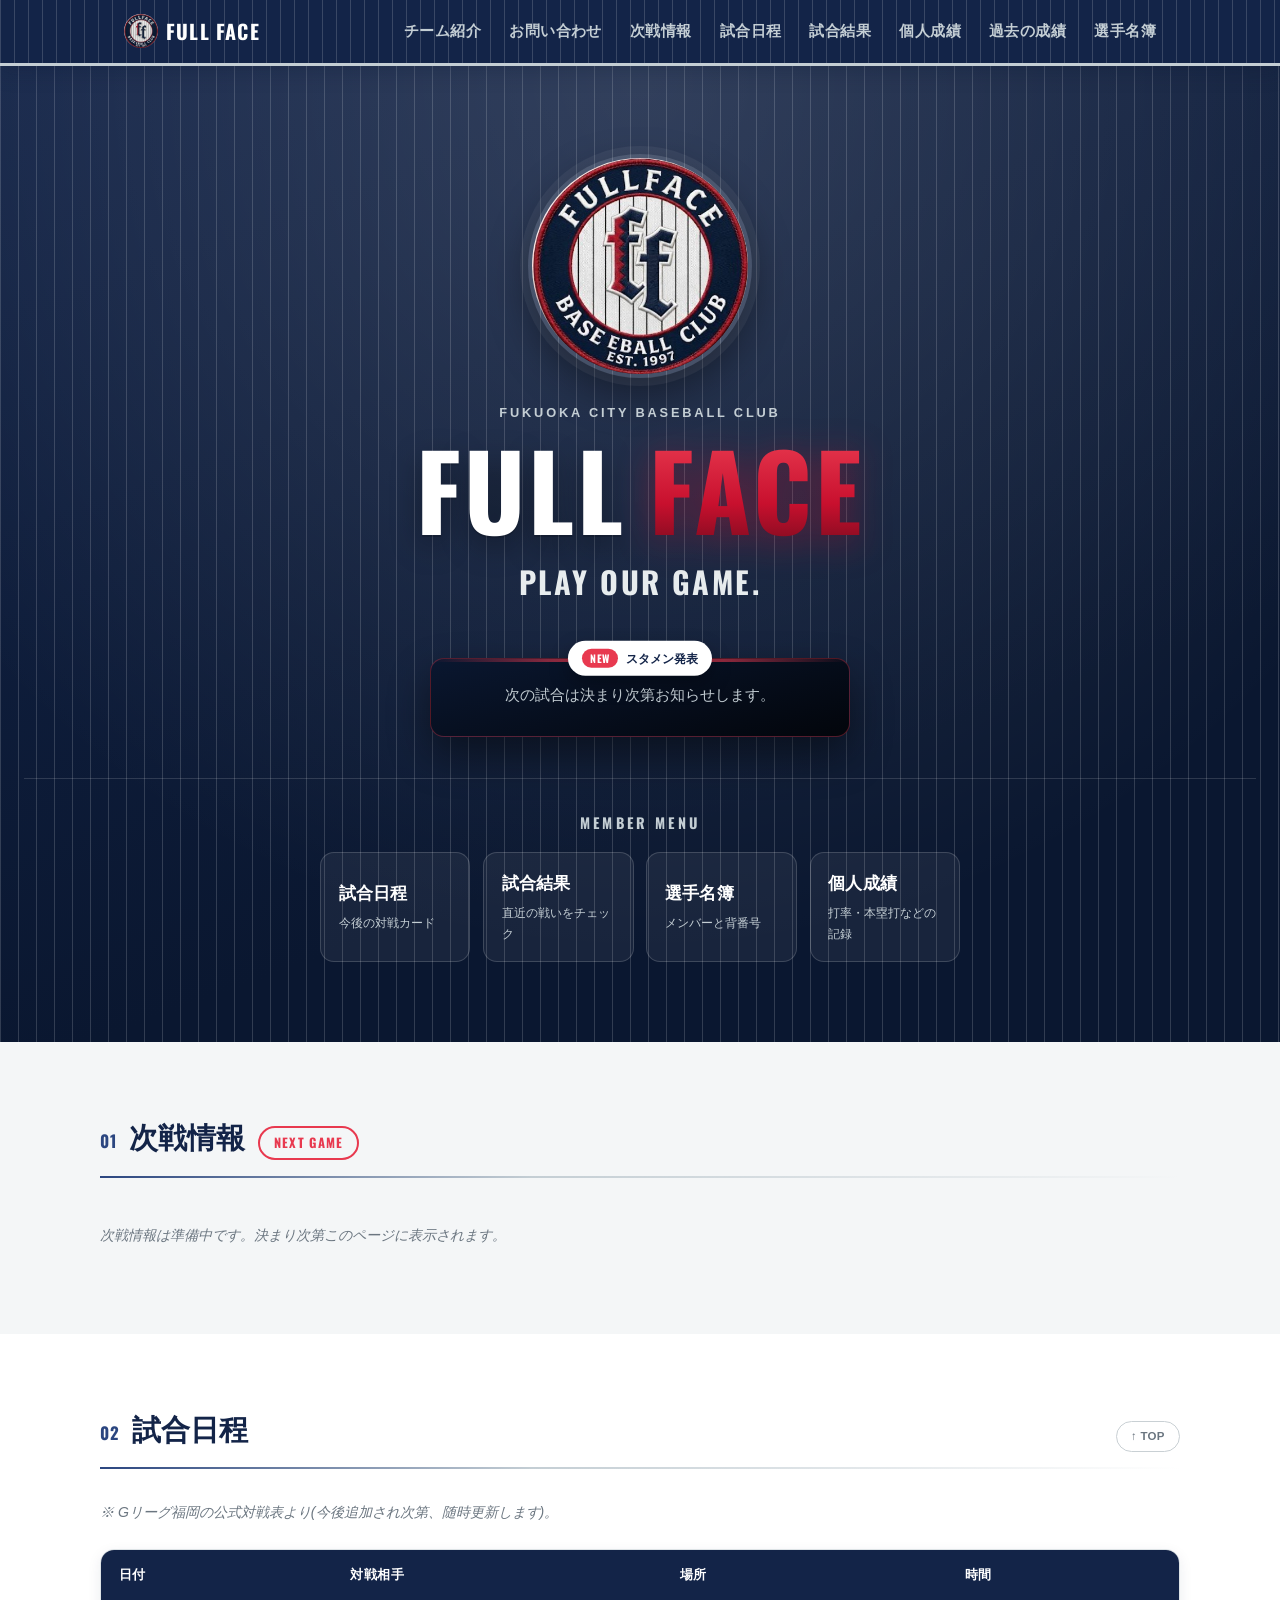
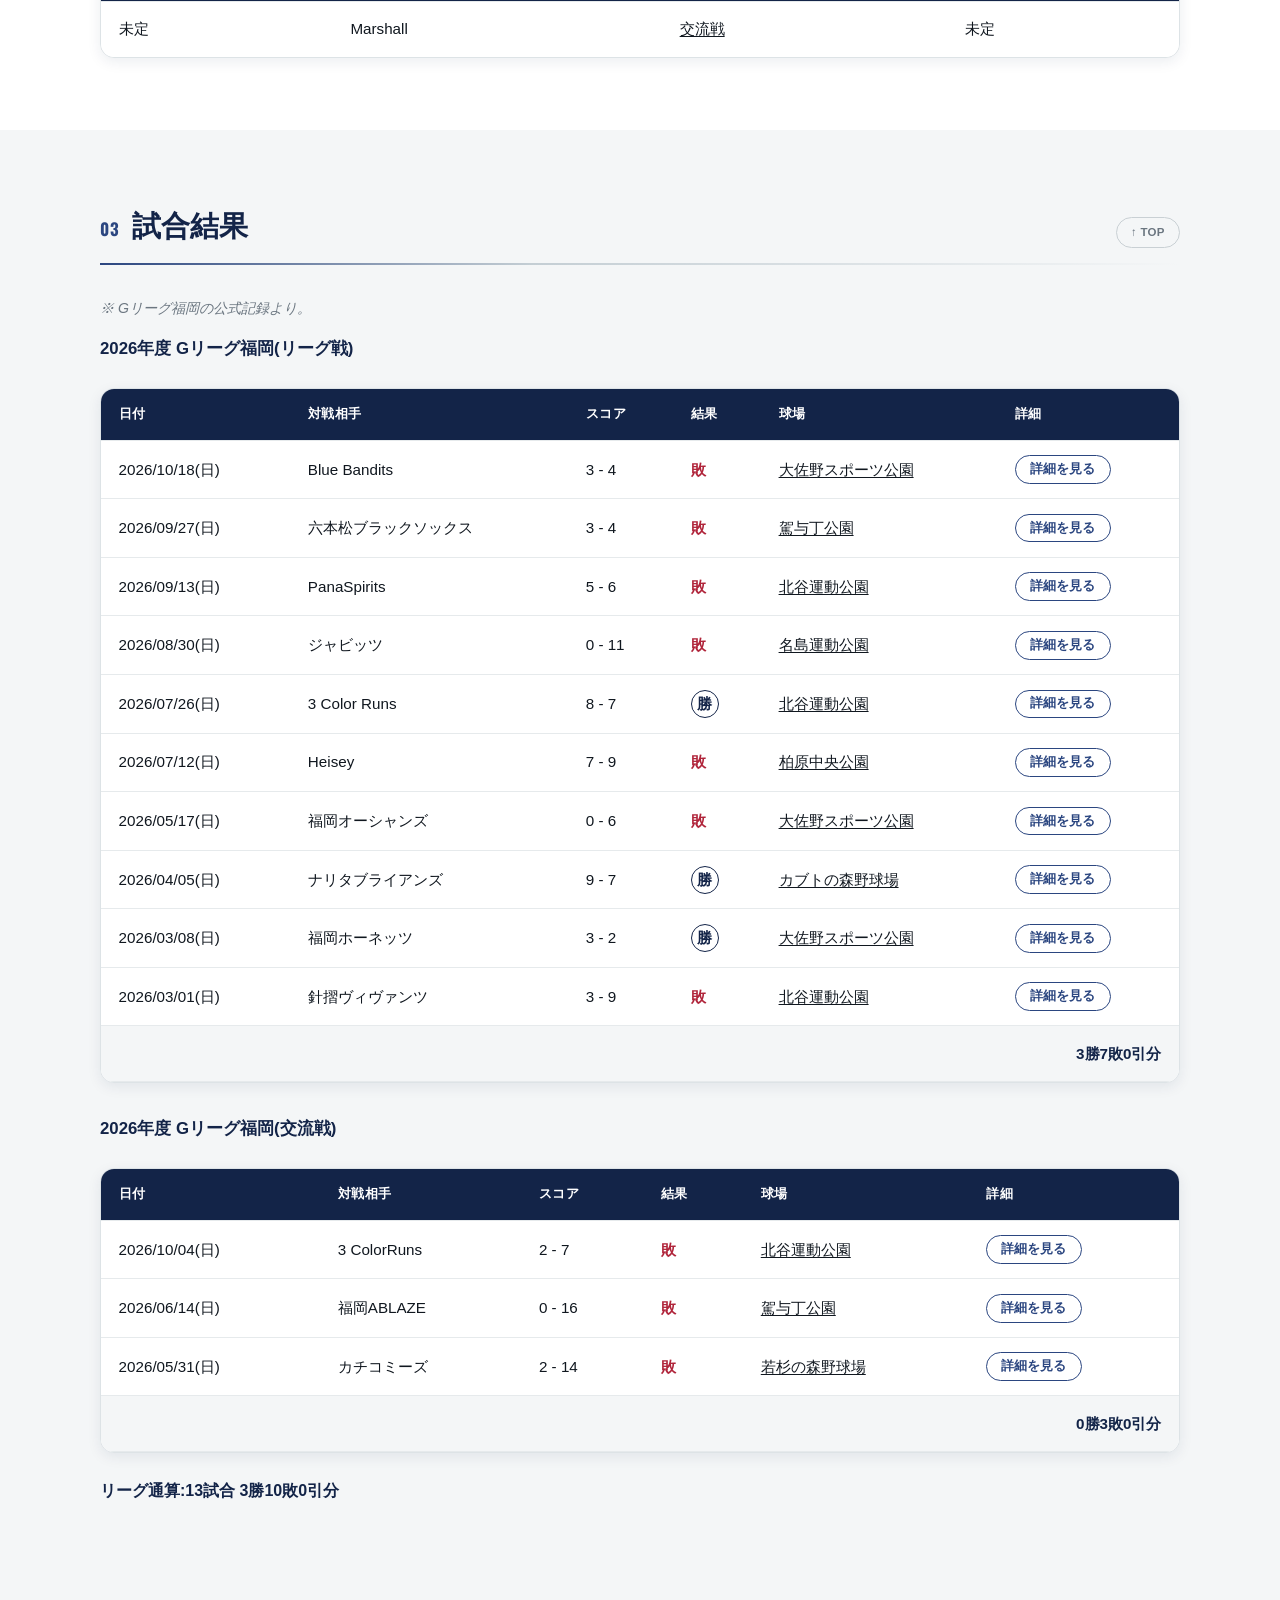
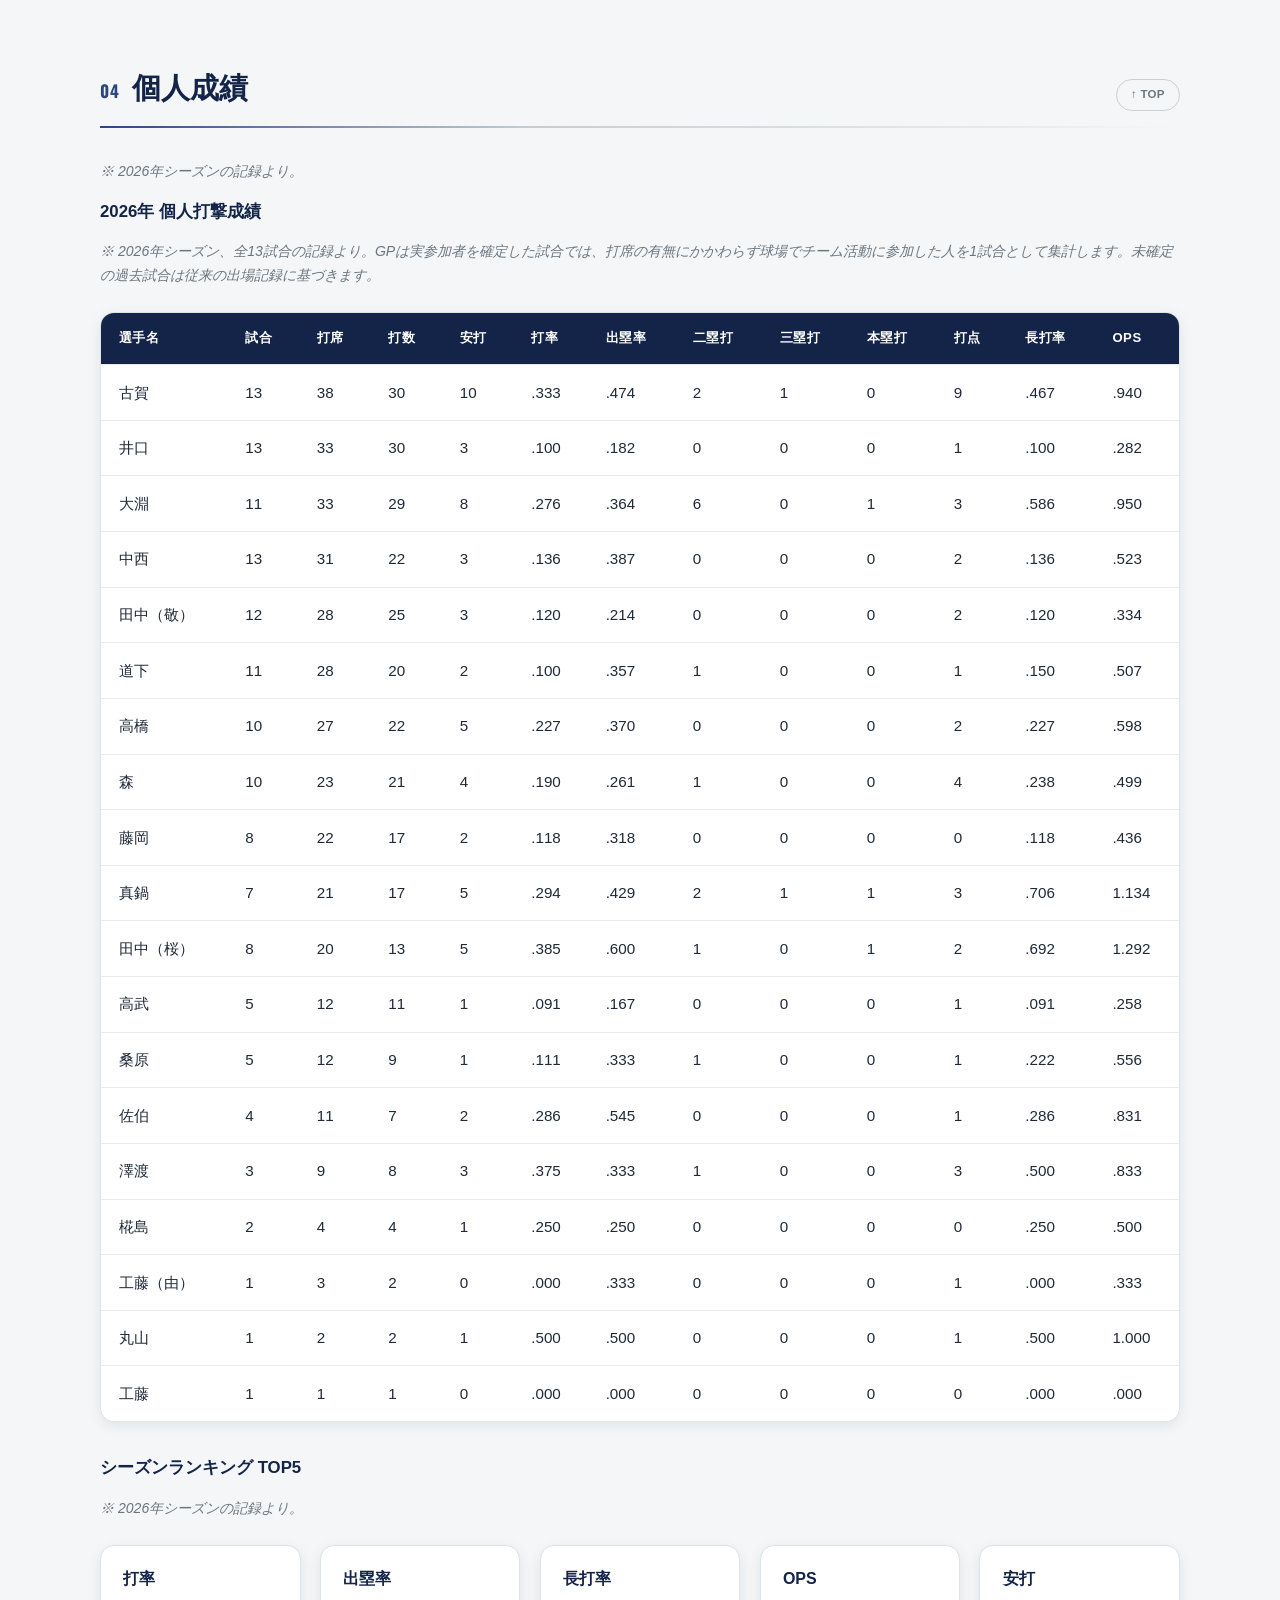
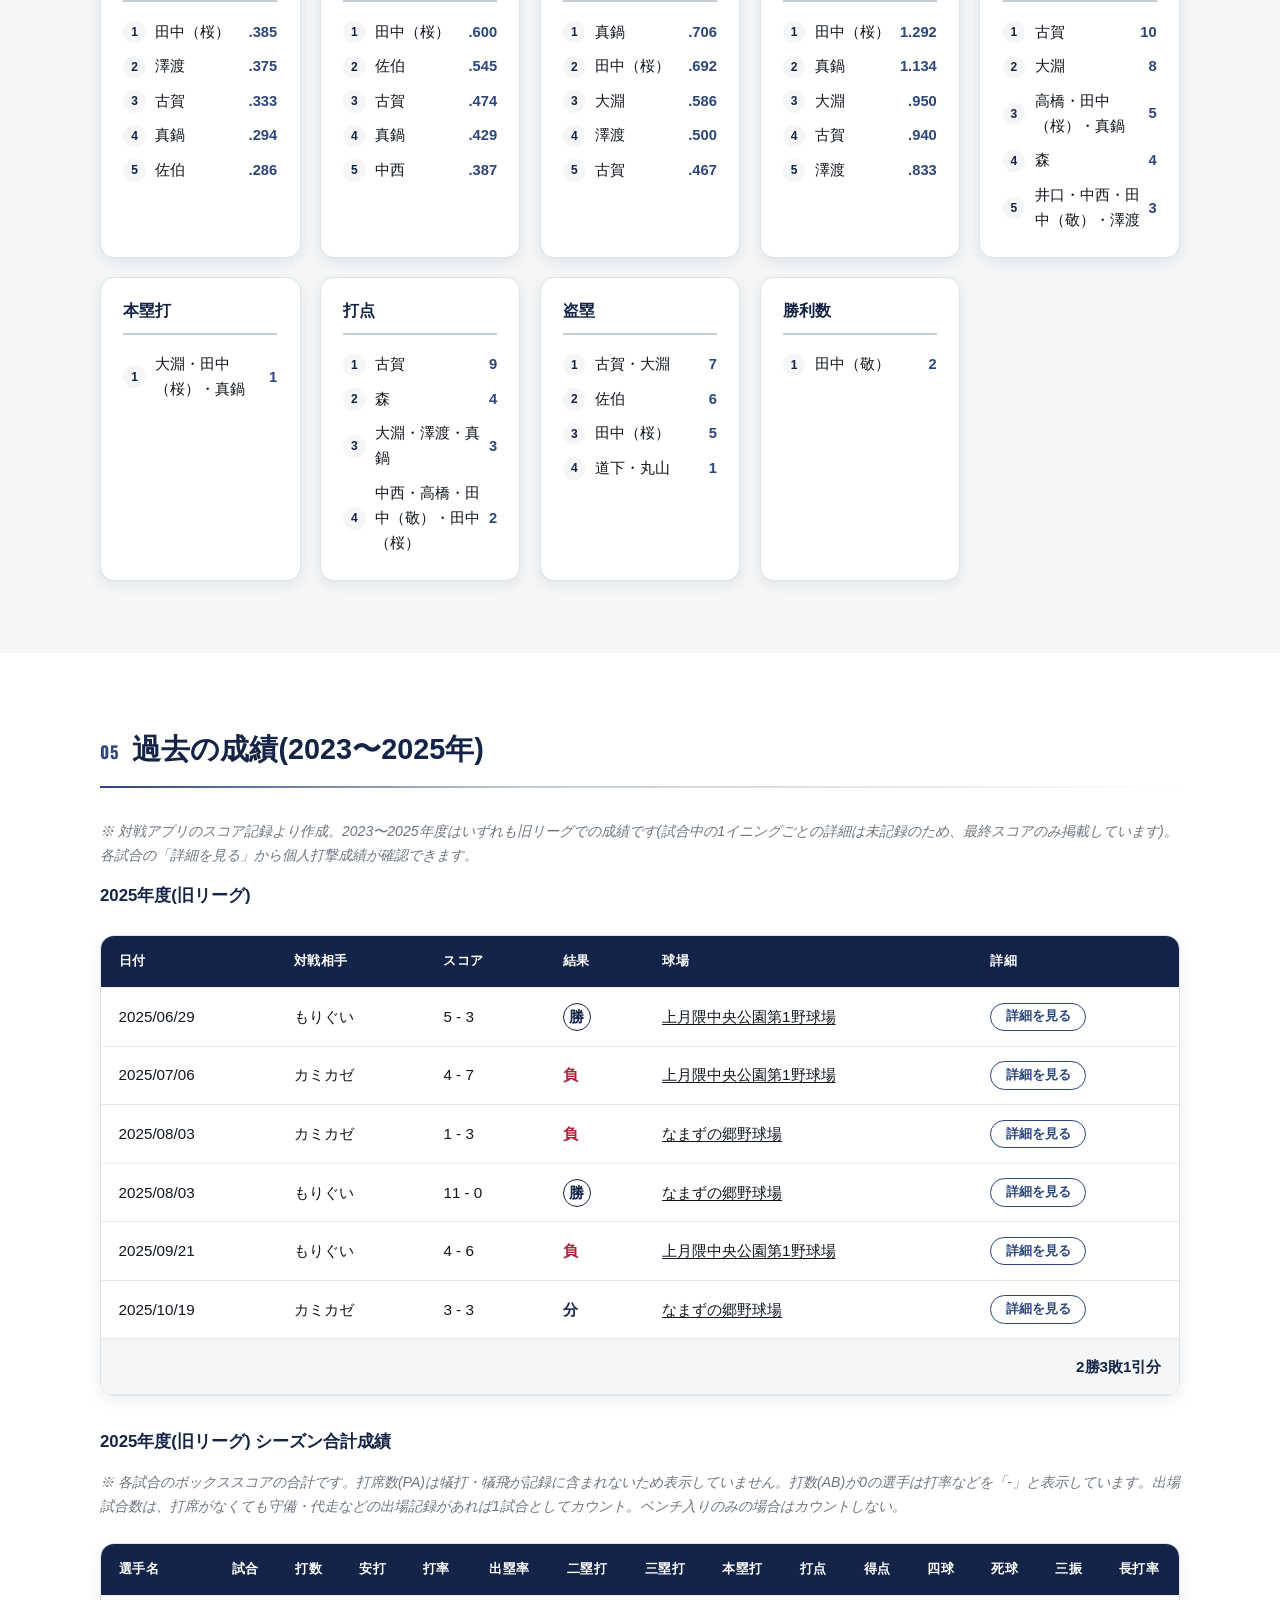
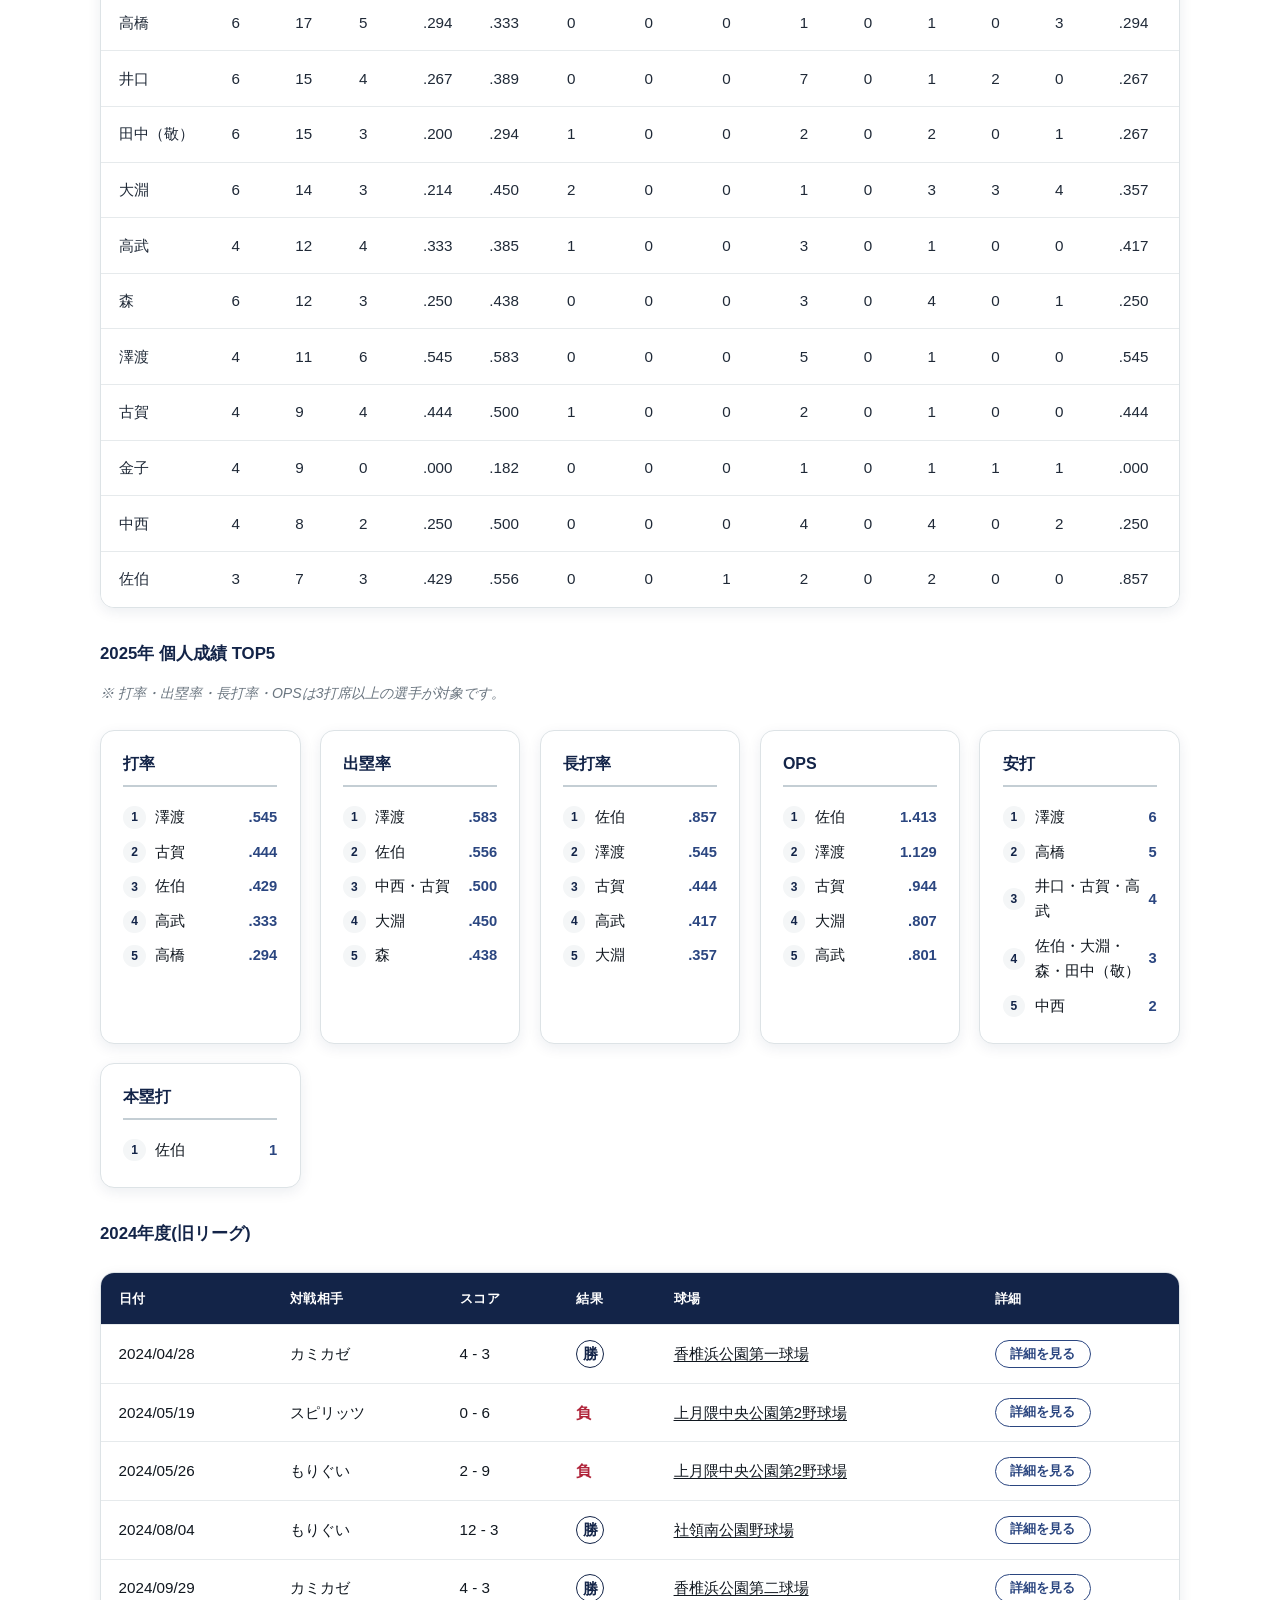
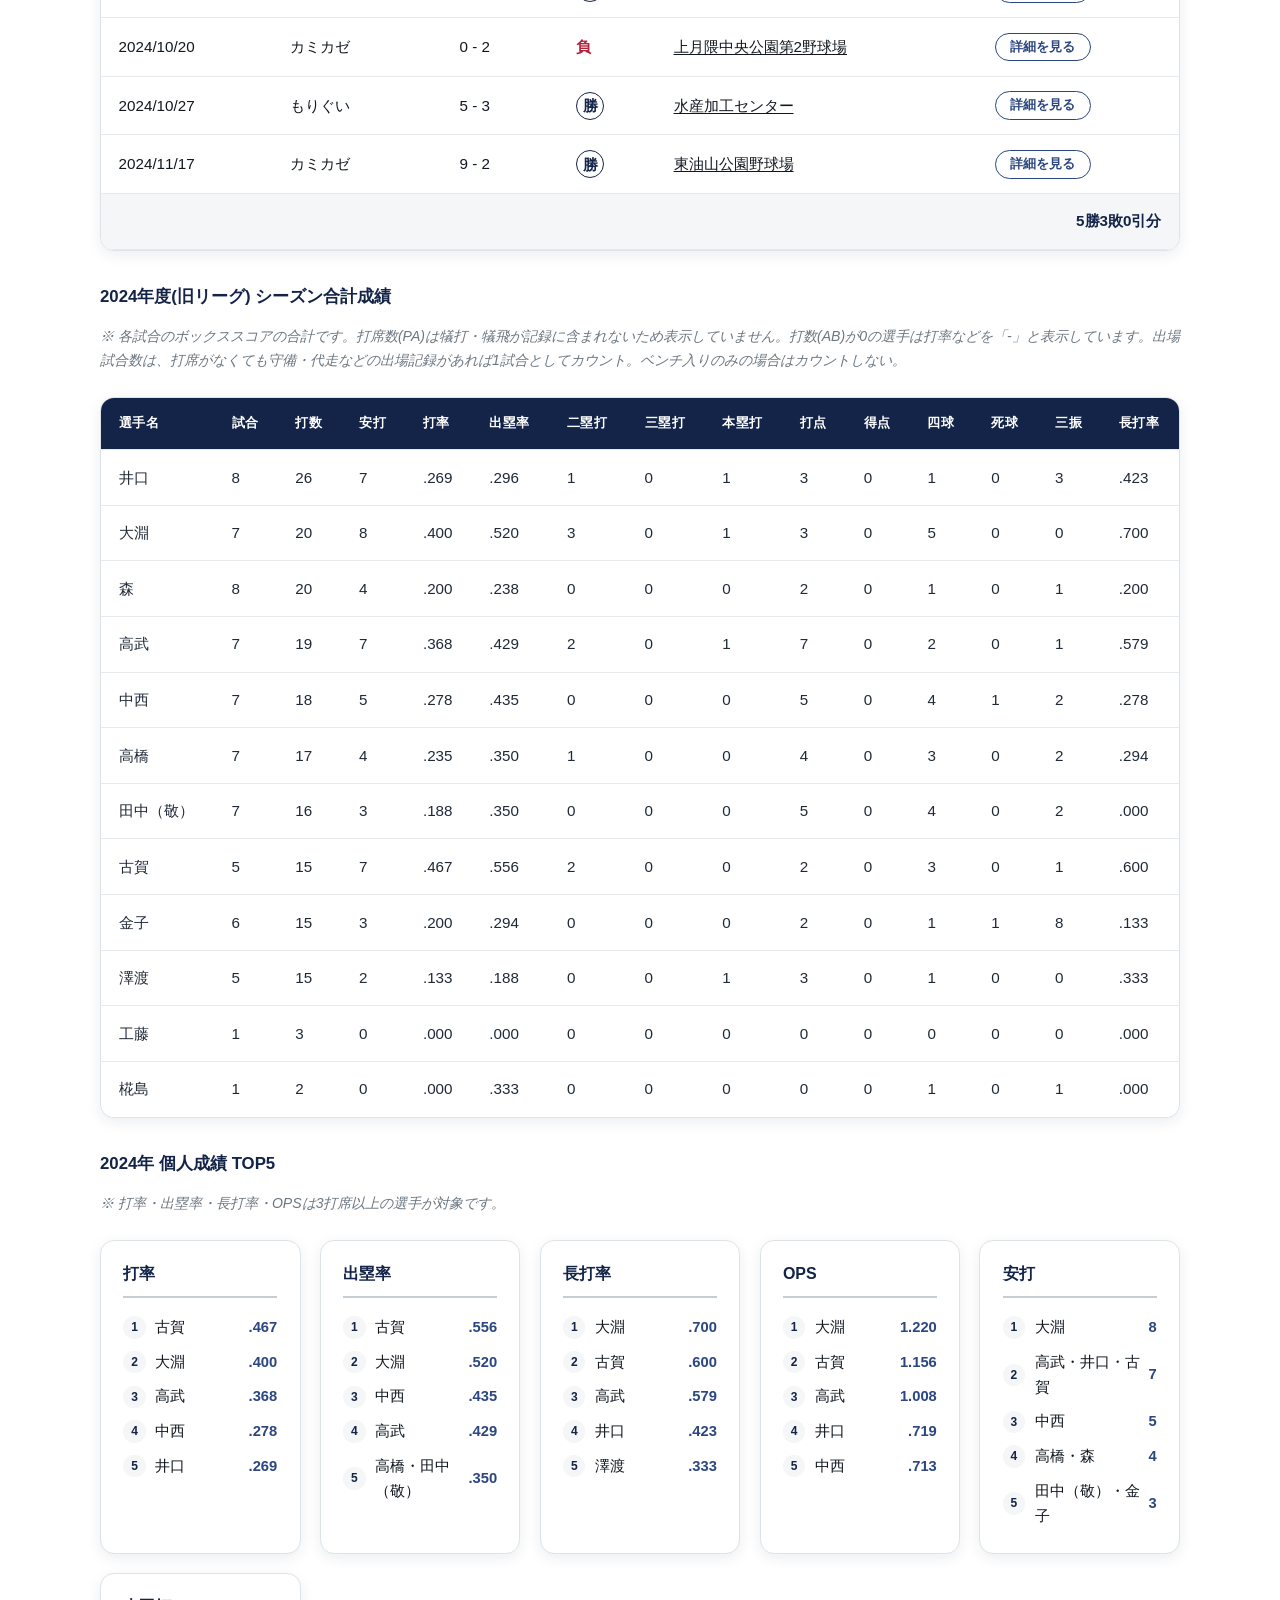
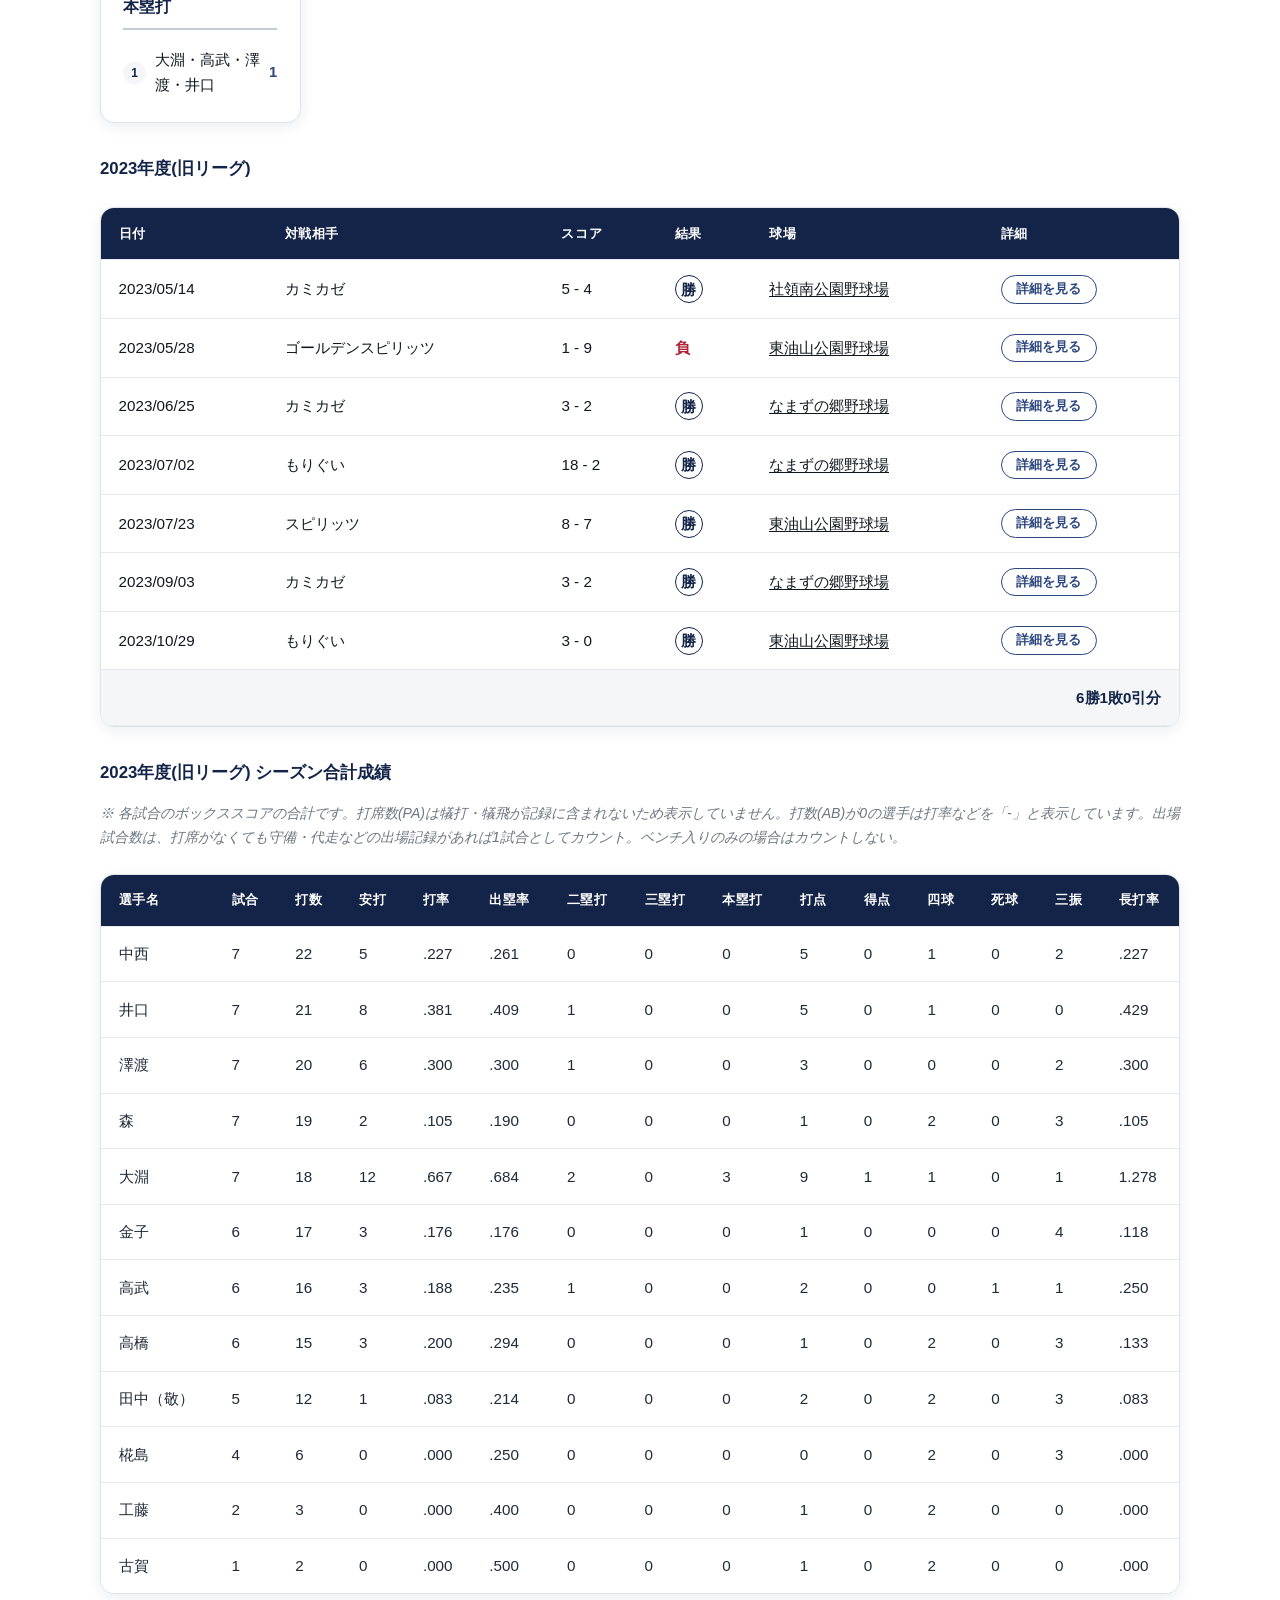
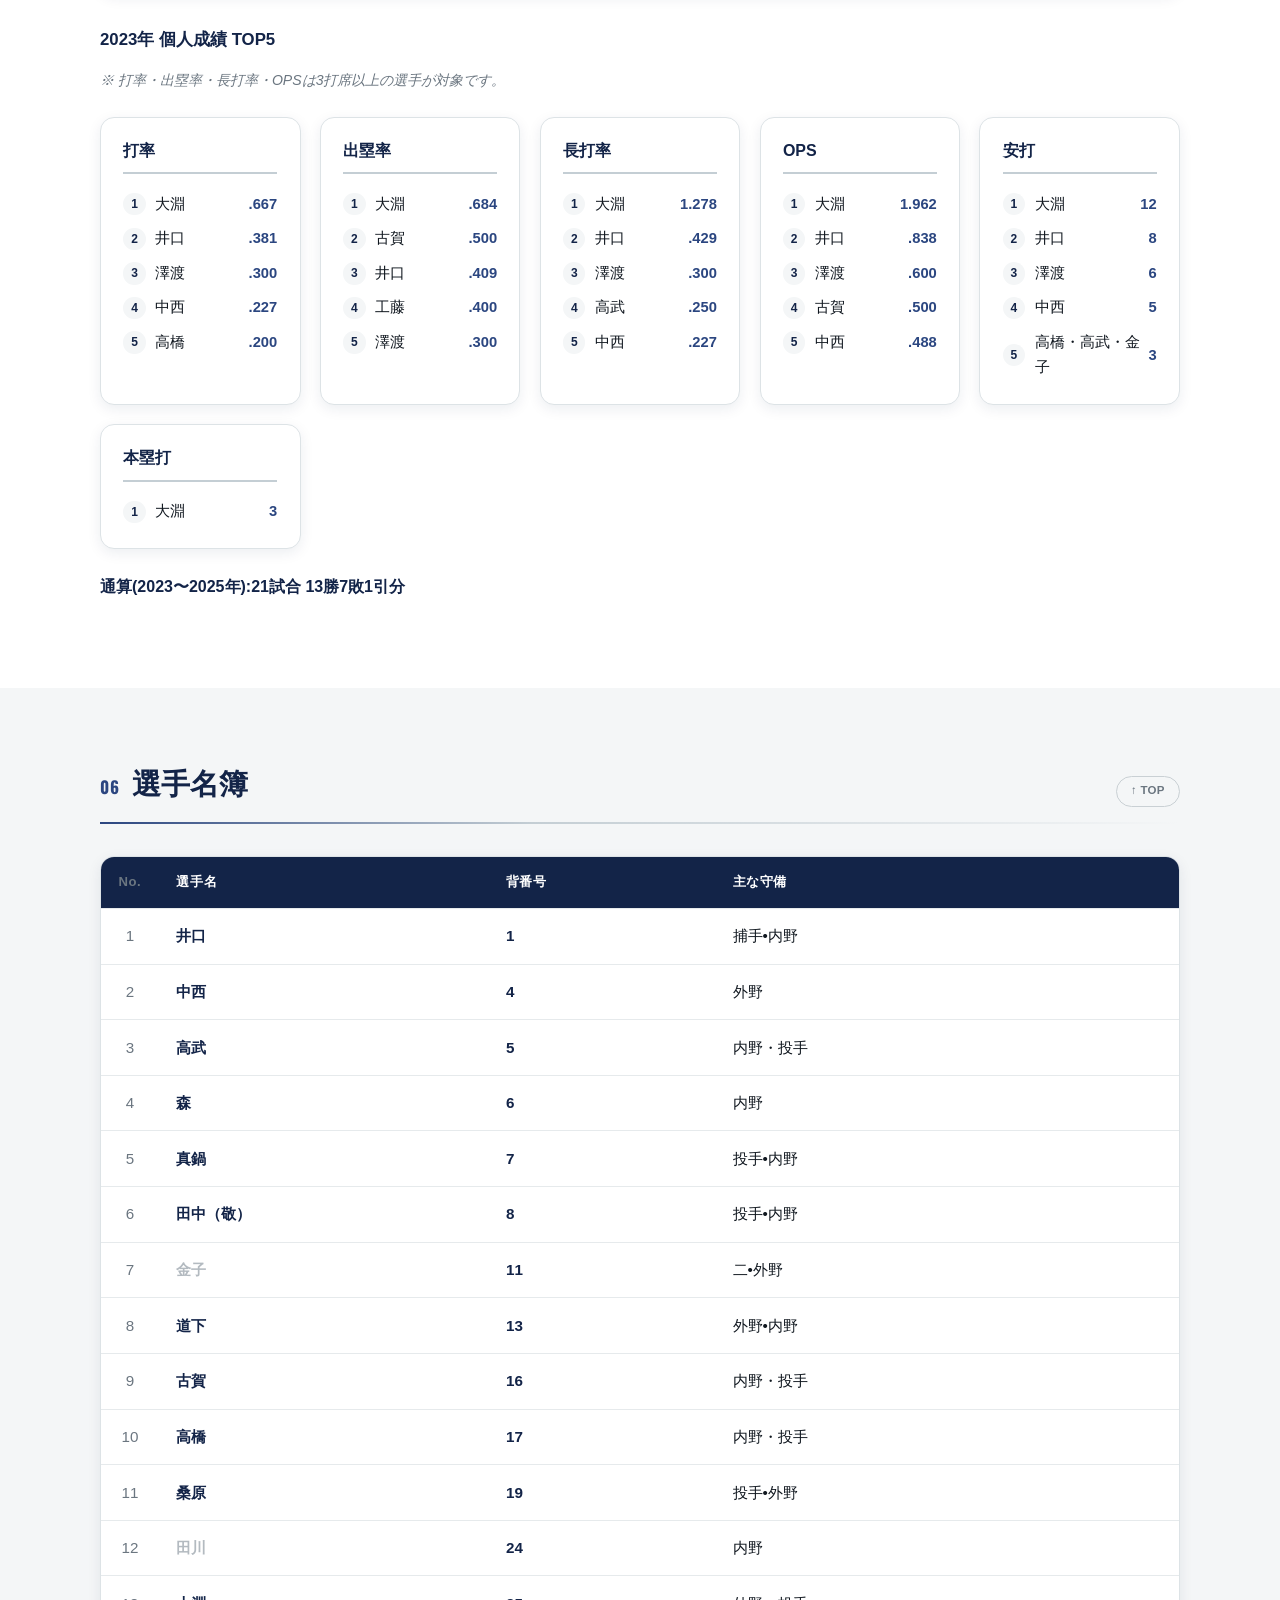
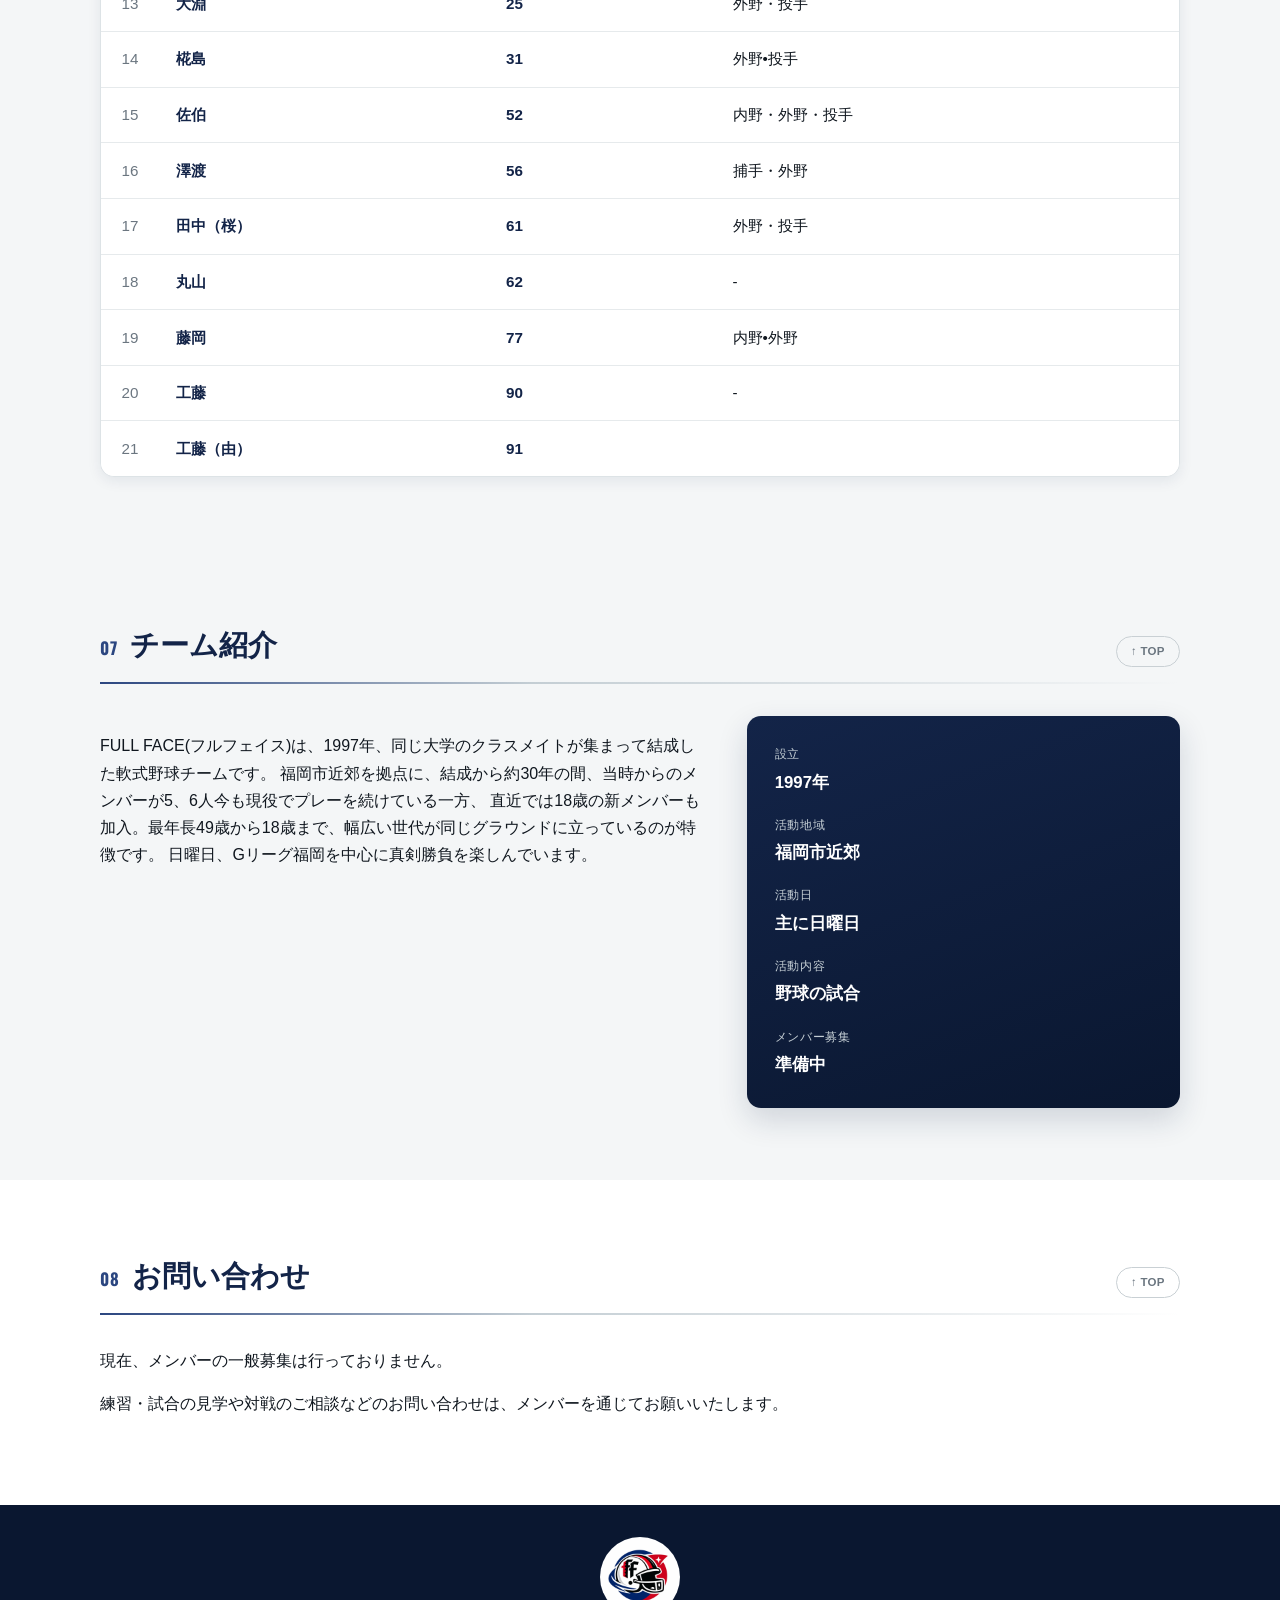
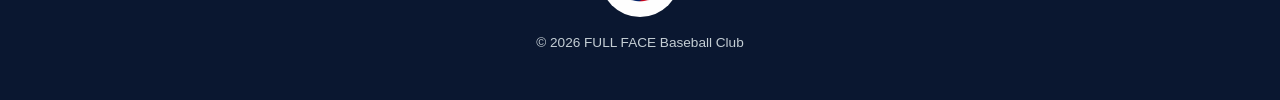
==== commit 0084dbde: "CSSとJavaScriptのキャッシュ参照を20261018に更新" ====
--- a/index.html
+++ b/index.html
@@ -15,7 +15,7 @@
 <link rel="preconnect" href="https://fonts.googleapis.com">
 <link rel="preconnect" href="https://fonts.gstatic.com" crossorigin>
 <link href="https://fonts.googleapis.com/css2?family=Oswald:wght@500;700;900&display=swap" rel="stylesheet">
-<link rel="stylesheet" href="style.css?v=20261004">
+<link rel="stylesheet" href="style.css?v=20261018">
 </head>
 <body>
 
@@ -233,7 +233,7 @@
 
 <script src="game-attendance.js?v=20260923"></script>
 <script src="weather.js?v=20260925c"></script>
-<script src="script.js?v=20261003b"></script>
+<script src="script.js?v=20261018"></script>
 <!-- アクセス数計測(GoatCounter)。管理画面「アクセス状況」で集計を確認。公開ページには何も表示しない -->
 <script data-goatcounter="https://fullface.goatcounter.com/count" async src="//gc.zgo.at/count.js"></script>
 </body>
--- a/style.css
+++ b/style.css
@@ -644,9 +644,26 @@
   margin-top: 0;
 }
 
+.result-date-mobile { display: none; }
+
 .result-win {
-  color: #1a6b3c;
-  font-weight: 700;
+  color: var(--navy);
+  font-weight: 700;
+}
+
+.result-win-mark {
+  display: inline-flex;
+  align-items: center;
+  justify-content: center;
+  width: 28px;
+  height: 28px;
+  box-sizing: border-box;
+  border: 1px solid var(--navy);
+  border-radius: 50%;
+  background: #fff;
+  color: var(--navy);
+  line-height: 1;
+  vertical-align: middle;
 }
 
 .result-lose {
@@ -879,6 +896,11 @@
 .season-totals th,
 .season-totals td {
   white-space: nowrap;
+}
+
+.season-totals tbody td {
+  color: #1f2937;
+  font-weight: 500;
 }
 
 /* Next Game */
@@ -1463,34 +1485,41 @@
     table-layout: fixed;
   }
 
+  .results-table > thead > tr > th,
+  .results-table > tbody > tr.result-row > td {
+    padding: 0.55rem 0.2rem;
+  }
   .results-table > thead > tr > th:nth-child(1),
-  .results-table > tbody > tr.result-row > td:nth-child(1) { width: 19%; }
-
+  .results-table > tbody > tr.result-row > td:nth-child(1) { width: 13%; }
   .results-table > thead > tr > th:nth-child(2),
-  .results-table > tbody > tr.result-row > td:nth-child(2) { width: 23%; }
-
+  .results-table > tbody > tr.result-row > td:nth-child(2) { width: 28%; overflow-wrap: anywhere; }
   .results-table > thead > tr > th:nth-child(3),
-  .results-table > tbody > tr.result-row > td:nth-child(3) { width: 12%; }
-
+  .results-table > tbody > tr.result-row > td:nth-child(3) { width: 15%; white-space: nowrap; }
   .results-table > thead > tr > th:nth-child(4),
-  .results-table > tbody > tr.result-row > td:nth-child(4) { width: 9%; }
-
+  .results-table > tbody > tr.result-row > td:nth-child(4) { width: 10%; white-space: nowrap; text-align: center; padding-inline: 0; }
   .results-table > thead > tr > th:nth-child(5),
-  .results-table > tbody > tr.result-row > td:nth-child(5) { width: 19%; }
-
+  .results-table > tbody > tr.result-row > td:nth-child(5) { width: 22%; overflow-wrap: anywhere; }
   .results-table > thead > tr > th:nth-child(6),
-  .results-table > tbody > tr.result-row > td:nth-child(6) { width: 18%; }
-
-  /* 詳細ボタンは列幅に収まるよう、スマホでは少し小さくし、
-     「詳細を見る」の「を見る」部分は省略して「詳細」のみ表示する(PCでは従来通り) */
+  .results-table > tbody > tr.result-row > td:nth-child(6) { width: 12%; white-space: nowrap; text-align: center; padding-inline: 0; }
+
+  .result-date-desktop { display: none; }
+  .result-date-mobile { display: inline-block; white-space: nowrap; }
+
   .results-table .detail-toggle {
-    padding: 0.3rem 0.5rem;
-    font-size: 0.7rem;
-  }
-
-  .results-table .detail-toggle-suffix {
-    display: none;
-  }
+    width: 100%;
+    min-height: 44px;
+    border: none;
+    border-radius: 0;
+    background: transparent;
+    color: var(--navy);
+    min-width: 0;
+    padding: 0;
+    font-size: 0.65rem;
+    white-space: nowrap;
+  }
+  .results-table .detail-toggle:hover { background: transparent; color: var(--navy); }
+  .results-table .detail-toggle::after { content: " ＞"; }
+  .results-table .detail-toggle-suffix { display: none; }
 
   .raw-data-toggle {
     font-size: 0.66rem;
@@ -1582,3 +1611,18 @@
   .schedule-attendance-toggle > span:first-child { overflow-wrap: anywhere; }
   .schedule-table .attendance-badge { font-size: .7rem; padding-inline: .3rem; }
 }
+
+@media (max-width: 360px) {
+  .results-table > thead > tr > th { font-size: 0.65rem; white-space: nowrap; }
+  .results-table > tbody > tr.result-row > td { font-size: 0.75rem; padding-inline: 0.1rem; }
+  .results-table > thead > tr > th:nth-child(1),
+  .results-table > tbody > tr.result-row > td:nth-child(1) { width: 15%; }
+  .results-table > thead > tr > th:nth-child(2),
+  .results-table > tbody > tr.result-row > td:nth-child(2) { width: 27%; }
+  .results-table > thead > tr > th:nth-child(3),
+  .results-table > tbody > tr.result-row > td:nth-child(3) { width: 16%; }
+  .results-table > thead > tr > th:nth-child(4),
+  .results-table > tbody > tr.result-row > td:nth-child(4) { width: 11%; padding-inline: 0; }
+  .results-table > thead > tr > th:nth-child(5),
+  .results-table > tbody > tr.result-row > td:nth-child(5) { width: 19%; }
+}
